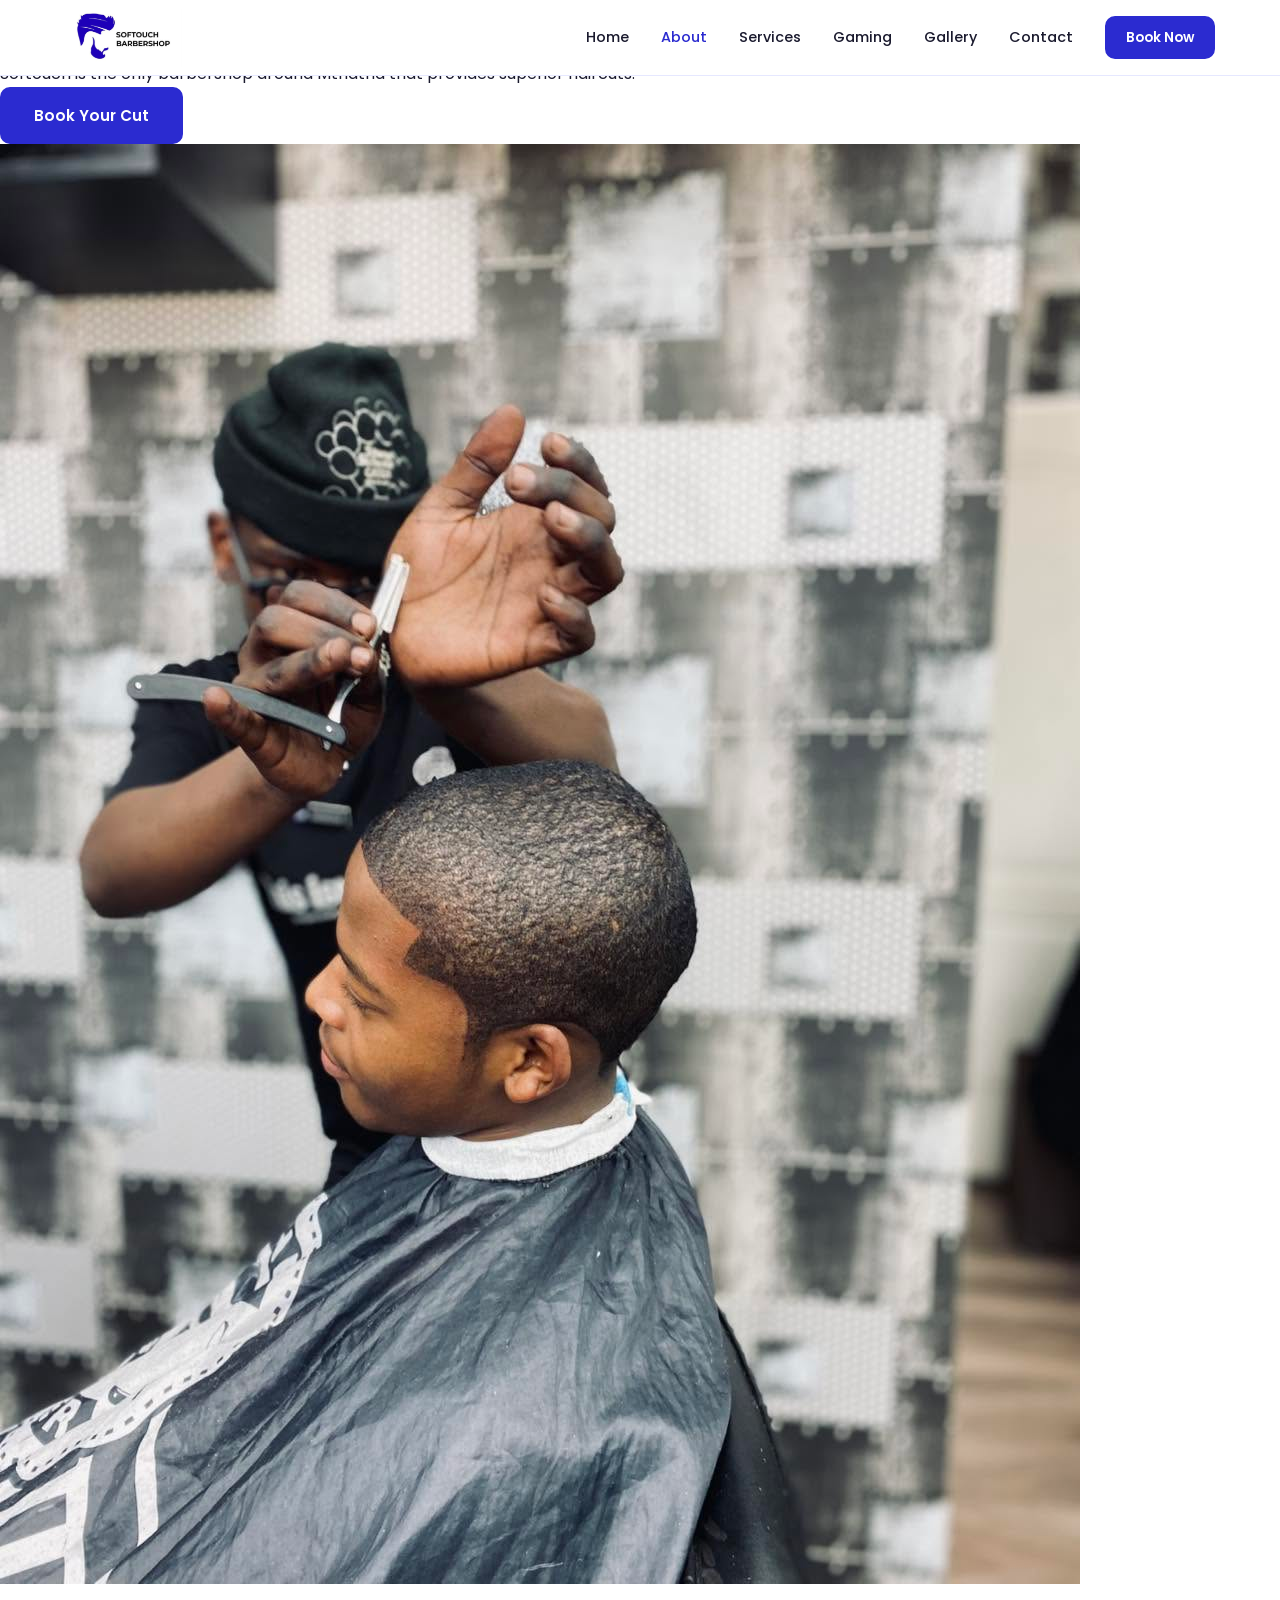
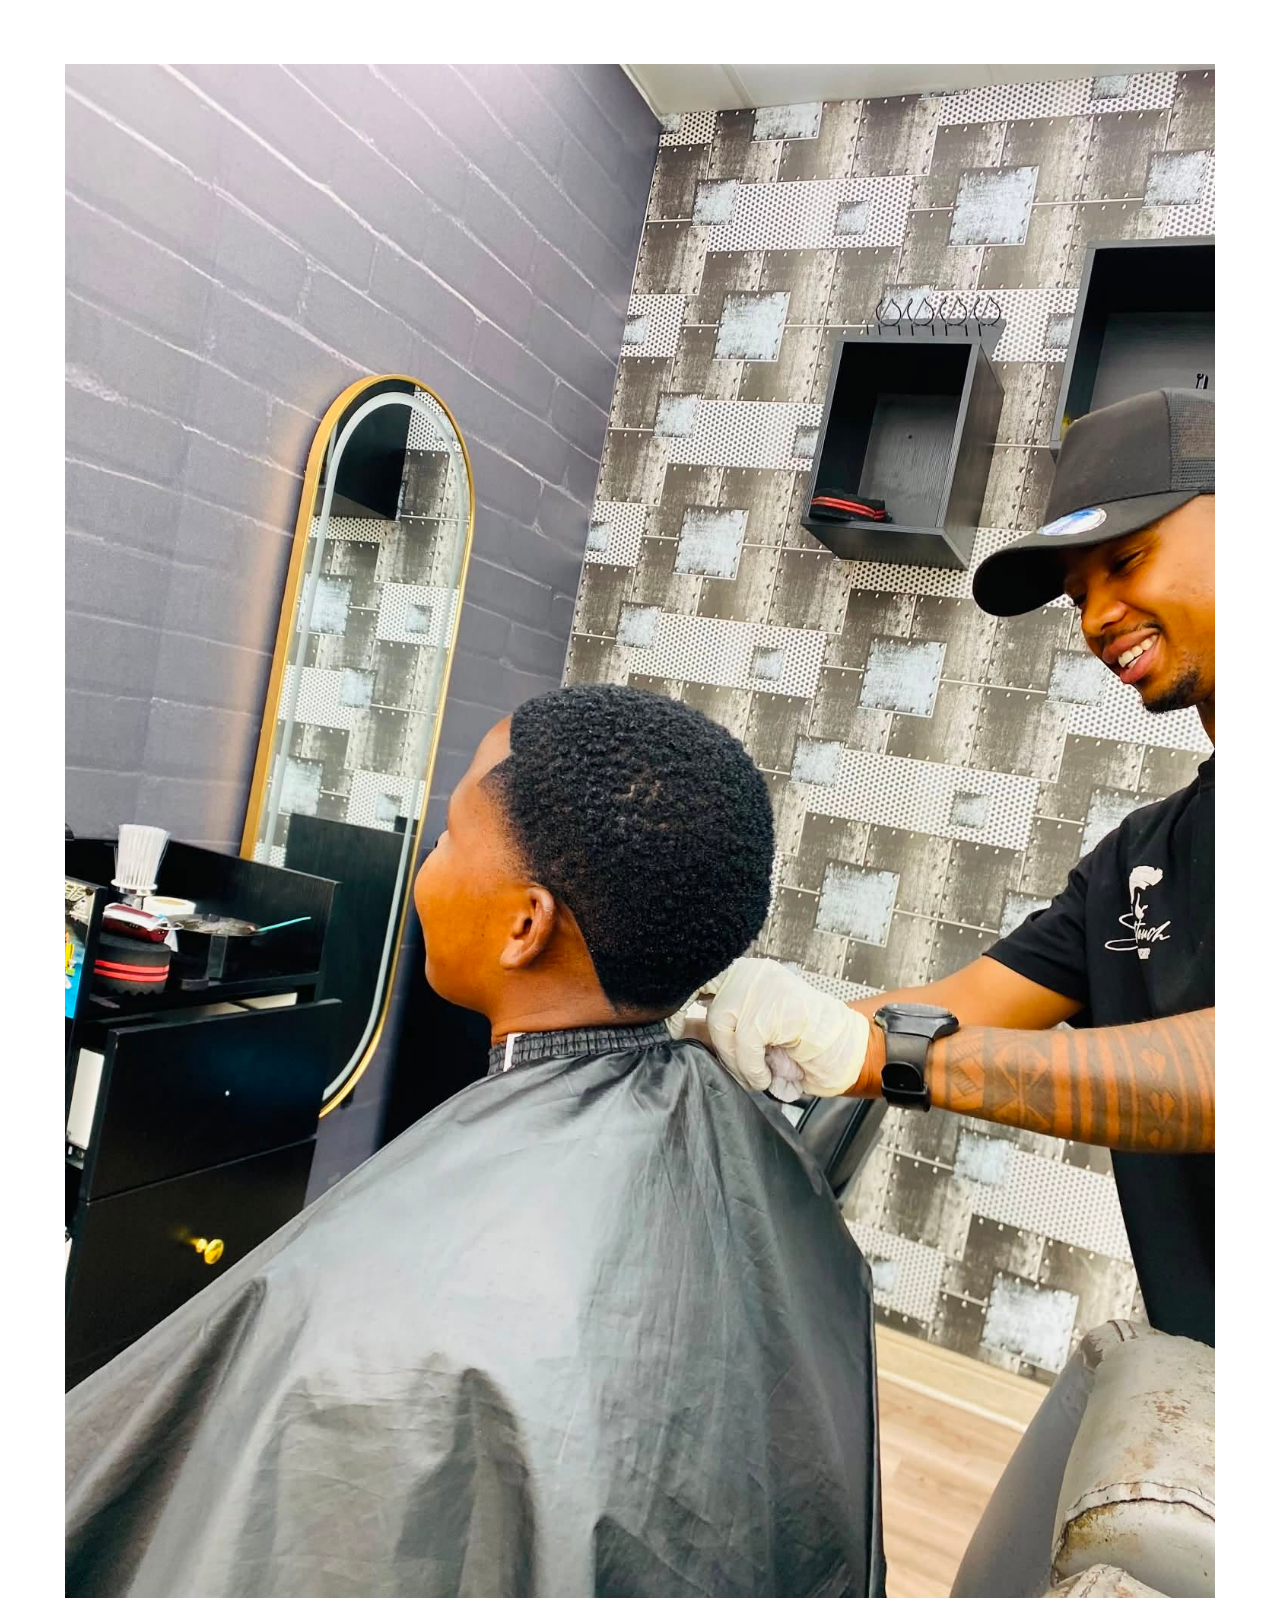
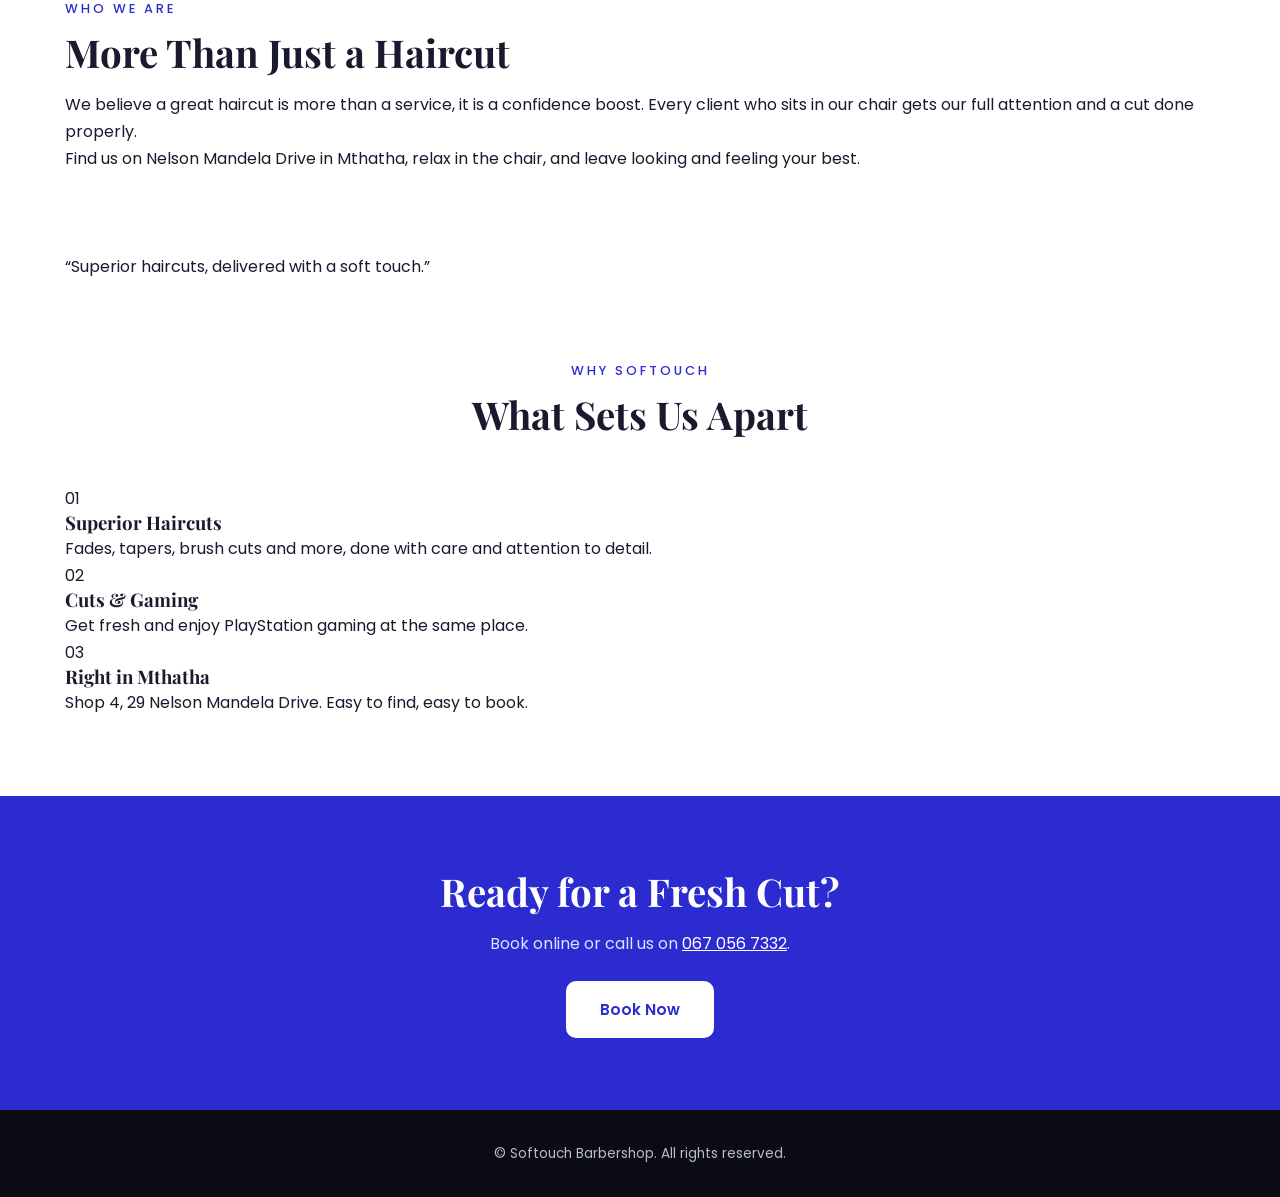
==== about.html @ 3c391d61 "added new images" ====
<!DOCTYPE html>
<html lang="en">
<head>
  <meta charset="UTF-8">
  <meta name="viewport" content="width=device-width, initial-scale=1.0">
  <title>About Us | Softouch Barbershop Mthatha</title>
  <meta name="description" content="About Softouch Barbershop, the only barbershop around Mthatha that provides superior haircuts.">
  <link rel="preconnect" href="https://fonts.googleapis.com">
  <link href="https://fonts.googleapis.com/css2?family=Playfair+Display:wght@600;700&family=Poppins:wght@300;400;500;600&display=swap" rel="stylesheet">
  <link rel="stylesheet" href="style.css">
</head>
<body>

  <header class="header" id="header">
    <div class="container nav-wrap">
      <a href="index.html" class="logo">
        <img src="images/logo.png" alt="Softouch Barbershop logo">
      </a>
      <nav class="nav" id="nav">
        <a href="index.html">Home</a>
        <a href="about.html" class="active">About</a>
        <a href="services.html">Services</a>
        <a href="gaming.html">Gaming</a>
        <a href="gallery.html">Gallery</a>
        <a href="contact.html">Contact</a>
        <a href="booking.html" class="btn btn-small">Book Now</a>
      </nav>
      <button class="menu-toggle" id="menuToggle" aria-label="Open menu">
        <span></span><span></span><span></span>
      </button>
    </div>
  </header>

  <main>

    <!-- 1. SPLIT OPENING: black text panel on the left, photo on the right -->
    <section class="about-hero">
      <div class="about-hero-text">
        <p class="eyebrow">Our Story</p>
        <h1>Crafted With a <span class="accent">Soft Touch</span></h1>
        <p>Softouch is the only barbershop around Mthatha that provides superior haircuts.</p>
        <a href="booking.html" class="btn">Book Your Cut</a>
      </div>
      <div class="about-hero-photo">
        <img src="images/employe.jpg" alt="Softouch barber at work">
      </div>
    </section>

    <!-- 2. STORY: photo with an offset blue frame, text beside it -->
    <section class="section about-story">
      <div class="container about-story-grid">
        <div class="about-frame">
          <img src="images/clientimage.jpg" alt="Happy Softouch client">
        </div>
        <div>
          <p class="eyebrow">Who We Are</p>
          <h2>More Than Just a Haircut</h2>
          <p>We believe a great haircut is more than a service, it is a confidence boost. Every client who sits in our chair gets our full attention and a cut done properly.</p>
          <p>Find us on Nelson Mandela Drive in Mthatha, relax in the chair, and leave looking and feeling your best.</p>
        </div>
      </div>
    </section>

    <!-- 3. QUOTE BAND: full-width black strip with one big line -->
    <section class="about-quote">
      <div class="container">
        <p>&ldquo;Superior haircuts, delivered with a soft touch.&rdquo;</p>
      </div>
    </section>

    <!-- 4. THREE NUMBERED FEATURES -->
    <section class="section about-features">
      <div class="container">
        <div class="section-head">
          <p class="eyebrow">Why Softouch</p>
          <h2>What Sets Us Apart</h2>
        </div>
        <div class="feature-grid">
          <div class="feature">
            <span class="feature-num">01</span>
            <h3>Superior Haircuts</h3>
            <p>Fades, tapers, brush cuts and more, done with care and attention to detail.</p>
          </div>
          <div class="feature">
            <span class="feature-num">02</span>
            <h3>Cuts &amp; Gaming</h3>
            <p>Get fresh and enjoy PlayStation gaming at the same place.</p>
          </div>
          <div class="feature">
            <span class="feature-num">03</span>
            <h3>Right in Mthatha</h3>
            <p>Shop 4, 29 Nelson Mandela Drive. Easy to find, easy to book.</p>
          </div>
        </div>
      </div>
    </section>

    <!-- 5. CALL TO ACTION (reuses the blue band from the home page) -->
    <section class="cta">
      <div class="container">
        <h2>Ready for a Fresh Cut?</h2>
        <p>Book online or call us on <a class="phone-link" href="tel:+27670567332">067 056 7332</a>.</p>
        <a href="booking.html" class="btn">Book Now</a>
      </div>
    </section>

  </main>

  <footer class="footer">
    <div class="container">
      <p>&copy; <span id="year"></span> Softouch Barbershop. All rights reserved.</p>
    </div>
  </footer>

  <script src="script.js"></script>
</body>
</html>
---- style.css ----
/* ============ COLOUR VARIABLES ============
   Blue, white and black, taken from the Softouch logo.
   Change a value here and the whole site updates. */
:root {
  --blue: #2b2bd0;          /* main blue (buttons, links, accents) */
  --blue-dark: #1d1da6;     /* darker blue for hover */
  --blue-bright: #6f7cff;   /* lighter blue, readable on black backgrounds */
  --black: #0b0b14;         /* main black */
  --black-soft: #15151f;    /* slightly lighter black for cards */
  --white: #ffffff;
  --off-white: #f4f5ff;     /* very light blue-white for cards */
  --text: #1a1a2e;          /* dark text on white sections */
  --muted: #5c5f77;         /* softer text on white sections */
  --muted-light: #b9bccf;   /* softer text on black sections */
  --radius: 10px;
}

/* ============ RESET ============ */
* { margin: 0; padding: 0; box-sizing: border-box; }
html { scroll-behavior: smooth; }

body {
  font-family: 'Poppins', sans-serif;
  background: var(--white);   /* the page is now WHITE by default */
  color: var(--text);
  line-height: 1.7;
}

img { max-width: 100%; display: block; }
a { text-decoration: none; color: inherit; }
ul { list-style: none; }

.container { width: 90%; max-width: 1150px; margin: 0 auto; }

/* ============ REUSABLE PIECES ============ */
h1, h2, h3 { font-family: 'Playfair Display', serif; line-height: 1.2; }
h2 { font-size: 2.4rem; margin-bottom: 1rem; }

.accent { color: var(--blue-bright); }

.eyebrow {
  color: var(--blue);
  text-transform: uppercase;
  letter-spacing: 3px;
  font-size: 0.8rem;
  font-weight: 500;
  margin-bottom: 0.6rem;
}

/* Buttons: solid blue with white text */
.btn {
  display: inline-block;
  background: var(--blue);
  color: var(--white);
  padding: 0.85rem 2rem;
  border: 2px solid var(--blue);
  border-radius: var(--radius);
  font-weight: 600;
  font-family: inherit;
  font-size: 0.95rem;
  cursor: pointer;
  transition: 0.3s;
}
.btn:hover { background: var(--blue-dark); border-color: var(--blue-dark); }

/* Outline button: blue border, fills blue on hover */
.btn-outline { background: transparent; color: var(--blue); }
.btn-outline:hover { background: var(--blue); color: var(--white); }

.btn-small { padding: 0.5rem 1.2rem; font-size: 0.85rem; }

.section { padding: 5rem 0; background: var(--white); }
.section-head { text-align: center; margin-bottom: 3rem; }
.center-btn { text-align: center; margin-top: 3rem; }

/* BLACK sections: dark background, white text, lighter blue accents */
.section-dark { background: var(--black); color: var(--white); }
.section-dark .eyebrow { color: var(--blue-bright); }
.section-dark p { color: var(--muted-light); }
.section-dark .btn-outline { color: var(--white); border-color: var(--white); }
.section-dark .btn-outline:hover { background: var(--white); color: var(--blue); }

/* ============ HEADER (white, to match the logo's white background) ============ */
.header {
  position: fixed;
  top: 0; left: 0;
  width: 100%;
  z-index: 100;
  background: var(--white);
  border-bottom: 1px solid #e6e8ff;
  transition: 0.3s;
}
.header.scrolled { box-shadow: 0 4px 20px rgba(0, 0, 0, 0.15); }

.nav-wrap { display: flex; justify-content: space-between; align-items: center; height: 75px; }

.logo img { 
  height: 58px; 
  margin-left: 0px;
  width: auto; 
}  /* the logo contains the shop name already */

.nav { display: flex; align-items: center; gap: 2rem; }
.nav a:not(.btn) { font-size: 0.9rem; font-weight: 500; color: var(--text); transition: 0.3s; }
.nav a:not(.btn):hover,
.nav a.active:not(.btn) { color: var(--blue); }

.menu-toggle { display: none; background: none; border: none; cursor: pointer; }
.menu-toggle span { display: block; width: 26px; height: 3px; background: var(--black); margin: 5px 0; transition: 0.3s; }

/* ============ HERO (black overlay, white text) ============ */
.hero {
  min-height: 100vh;
  display: flex;
  align-items: center;
  color: var(--white);
  background:
    linear-gradient(rgba(5, 5, 20, 0.75), rgba(5, 5, 20, 0.75)),
    url('images/hero.jpg') center/cover no-repeat,
    var(--black);
}
.hero-content { padding-top: 75px; }
.hero .eyebrow { color: var(--blue-bright); }
.hero h1 { font-size: clamp(2.8rem, 7vw, 5rem); margin-bottom: 1.2rem; }
.hero-text { max-width: 520px; color: var(--muted-light); margin-bottom: 2rem; font-size: 1.1rem; }
.hero-buttons { display: flex; gap: 1rem; flex-wrap: wrap; }
.hero .btn-outline { color: var(--white); border-color: var(--white); }
.hero .btn-outline:hover { background: var(--white); color: var(--blue); }

/* ============ PAGE BANNER (title strip on inner pages) ============ */
.page-banner {
  padding: calc(75px + 4rem) 0 4rem;   /* 75px = header height, so the title isn't covered */
  text-align: center;
  color: var(--white);
  background: linear-gradient(135deg, var(--black), #14146b);  /* black fading to deep blue */
}
.page-banner .eyebrow { color: var(--blue-bright); }
.page-banner h1 { font-size: clamp(2.2rem, 5vw, 3.5rem); }

/* ============ CALL TO ACTION BAND (blue) ============ */
.cta { background: var(--blue); color: var(--white); text-align: center; padding: 4.5rem 0; }
.cta p { color: #dfe2ff; margin-bottom: 1.5rem; }
.cta .phone-link { color: var(--white); text-decoration: underline; }
.cta .btn { background: var(--white); color: var(--blue); border-color: var(--white); }
.cta .btn:hover { background: var(--black); color: var(--white); border-color: var(--black); }

/* ============ ABOUT / GAMING two-column layout ============ */
.about-grid { display: grid; grid-template-columns: 1fr 1fr; gap: 4rem; align-items: center; }
.about-image img { width: 100%; height: 450px; object-fit: cover; border-radius: var(--radius); background: #e6e8ff; }
.about-text p { color: var(--muted); margin-bottom: 1rem; }
.section-dark .about-text p { color: var(--muted-light); }
.about-text .btn { margin-top: 1rem; }

/* ============ CARDS ============ */
.cards { display: grid; grid-template-columns: repeat(auto-fit, minmax(300px, 1fr)); gap: 1.5rem; }
.card {
  background: var(--off-white);
  padding: 2rem;
  border-radius: var(--radius);
  border: 1px solid #dfe2ff;
  transition: 0.3s;
}
.card:hover { transform: translateY(-6px); border-color: var(--blue); }
.card h3 { font-size: 1.4rem; margin-bottom: 0.5rem; }
.card p { color: var(--muted); font-size: 0.9rem; margin-bottom: 1rem; }
.price { color: var(--blue); font-size: 1.5rem; font-weight: 600; }

/* ============ GALLERY ============ */
.gallery { display: grid; grid-template-columns: repeat(auto-fit, minmax(260px, 1fr)); gap: 1rem; }

/* figure is the box around each photo + caption. overflow:hidden clips the zoom effect inside rounded corners */
.gallery figure { position: relative; overflow: hidden; border-radius: var(--radius); background: #e6e8ff; }

.gallery img { width: 100%; height: 320px; object-fit: cover; transition: 0.4s; }
.gallery figure:hover img { transform: scale(1.06); }

/* Caption sits on the bottom of the photo with a black fade behind it so the white text is readable */
.gallery figcaption {
  position: absolute;
  bottom: 0; left: 0;
  width: 100%;
  padding: 2rem 1rem 0.8rem;
  color: var(--white);
  font-weight: 500;
  font-size: 0.9rem;
  background: linear-gradient(transparent, rgba(5, 5, 20, 0.85));
}

/* ============ BOOKING FORM ============ */
.booking-wrap { max-width: 800px; }
.form-row { display: grid; grid-template-columns: 1fr 1fr; gap: 1.5rem; margin-bottom: 1.5rem; }
.field label { display: block; margin-bottom: 0.4rem; font-size: 0.85rem; color: var(--muted); }
.field input, .field select {
  width: 100%;
  padding: 0.8rem 1rem;
  background: var(--off-white);
  color: var(--text);
  border: 1px solid #cfd3f5;
  border-radius: var(--radius);
  font-family: inherit;
  font-size: 0.95rem;
}
.field input:focus, .field select:focus { outline: none; border-color: var(--blue); }
.field.invalid input, .field.invalid select { border-color: #d63a3a; }
.error { color: #d63a3a; font-size: 0.78rem; display: block; min-height: 1.2em; }
.form-success { margin-top: 1rem; color: var(--blue); font-weight: 500; }

/* ============ CONTACT ============ */
.contact-grid { display: grid; grid-template-columns: 1fr 1fr; gap: 4rem; }
.contact-grid p { color: var(--muted); margin-bottom: 0.5rem; }
.contact-grid h3 { margin-bottom: 1rem; font-size: 1.6rem; }
.phone-link { color: var(--blue); }
.phone-link:hover { text-decoration: underline; }
.hours li { display: flex; justify-content: space-between; padding: 0.7rem 0; border-bottom: 1px solid #e0e3ff; color: var(--muted); }

/* ============ FOOTER (black) ============ */
.footer { text-align: center; padding: 2rem 0; background: var(--black); color: var(--muted-light); font-size: 0.85rem; }

/* ============ RESPONSIVE (tablets and phones) ============ */
@media (max-width: 800px) {
  .menu-toggle { display: block; }

  .nav {
    position: absolute;
    top: 75px; left: 0;
    width: 100%;
    flex-direction: column;
    background: var(--white);
    padding: 2rem 0;
    display: none;
    border-bottom: 1px solid #e6e8ff;
  }
  .nav.open { display: flex; }

  .about-grid, .contact-grid, .form-row { grid-template-columns: 1fr; }
  .about-grid { gap: 2rem; }
  .section { padding: 3.5rem 0; }
}
/* ============ LIGHTBOX (gallery photo viewer) ============ */
.gallery figure { cursor: pointer; }   /* shows the hand cursor over photos */

.lightbox {
  position: fixed;
  inset: 0;                            /* shorthand for top/right/bottom/left = 0, covers the whole screen */
  background: rgba(5, 5, 20, 0.92);
  display: none;                       /* hidden until JS adds the "open" class */
  align-items: center;
  justify-content: center;
  z-index: 300;                        /* above the header (z-index 100) */
}
.lightbox.open { display: flex; }

.lightbox img { max-width: 85%; max-height: 85vh; border-radius: var(--radius); }

.lightbox button {
  position: absolute;
  background: none;
  border: none;
  color: var(--white);
  font-size: 2rem;
  cursor: pointer;
  padding: 1rem;
}
.lightbox-close { top: 1rem; right: 1.5rem; font-size: 2.5rem !important; }
.lightbox-prev { left: 0.5rem; top: 50%; transform: translateY(-50%); }
.lightbox-next { right: 0.5rem; top: 50%; transform: translateY(-50%); }
.lightbox button:hover { color: var(--blue-bright); }
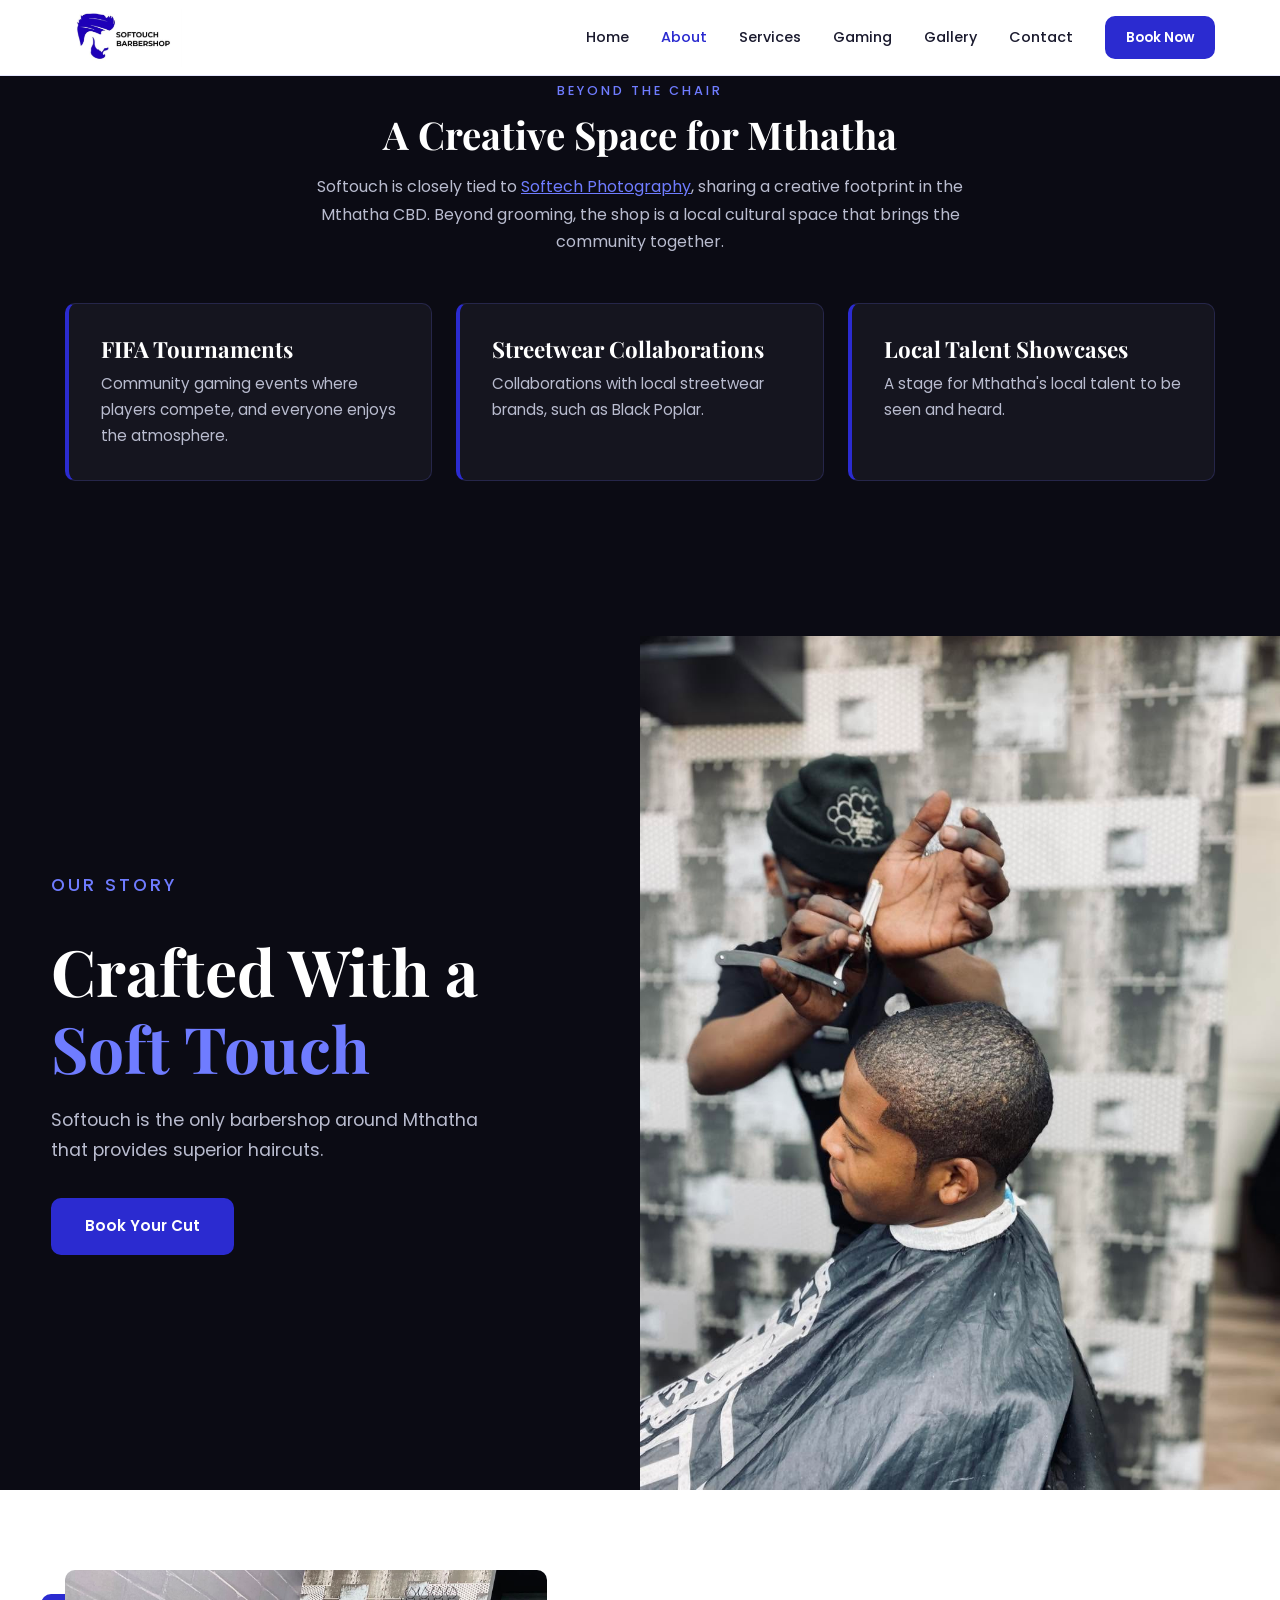
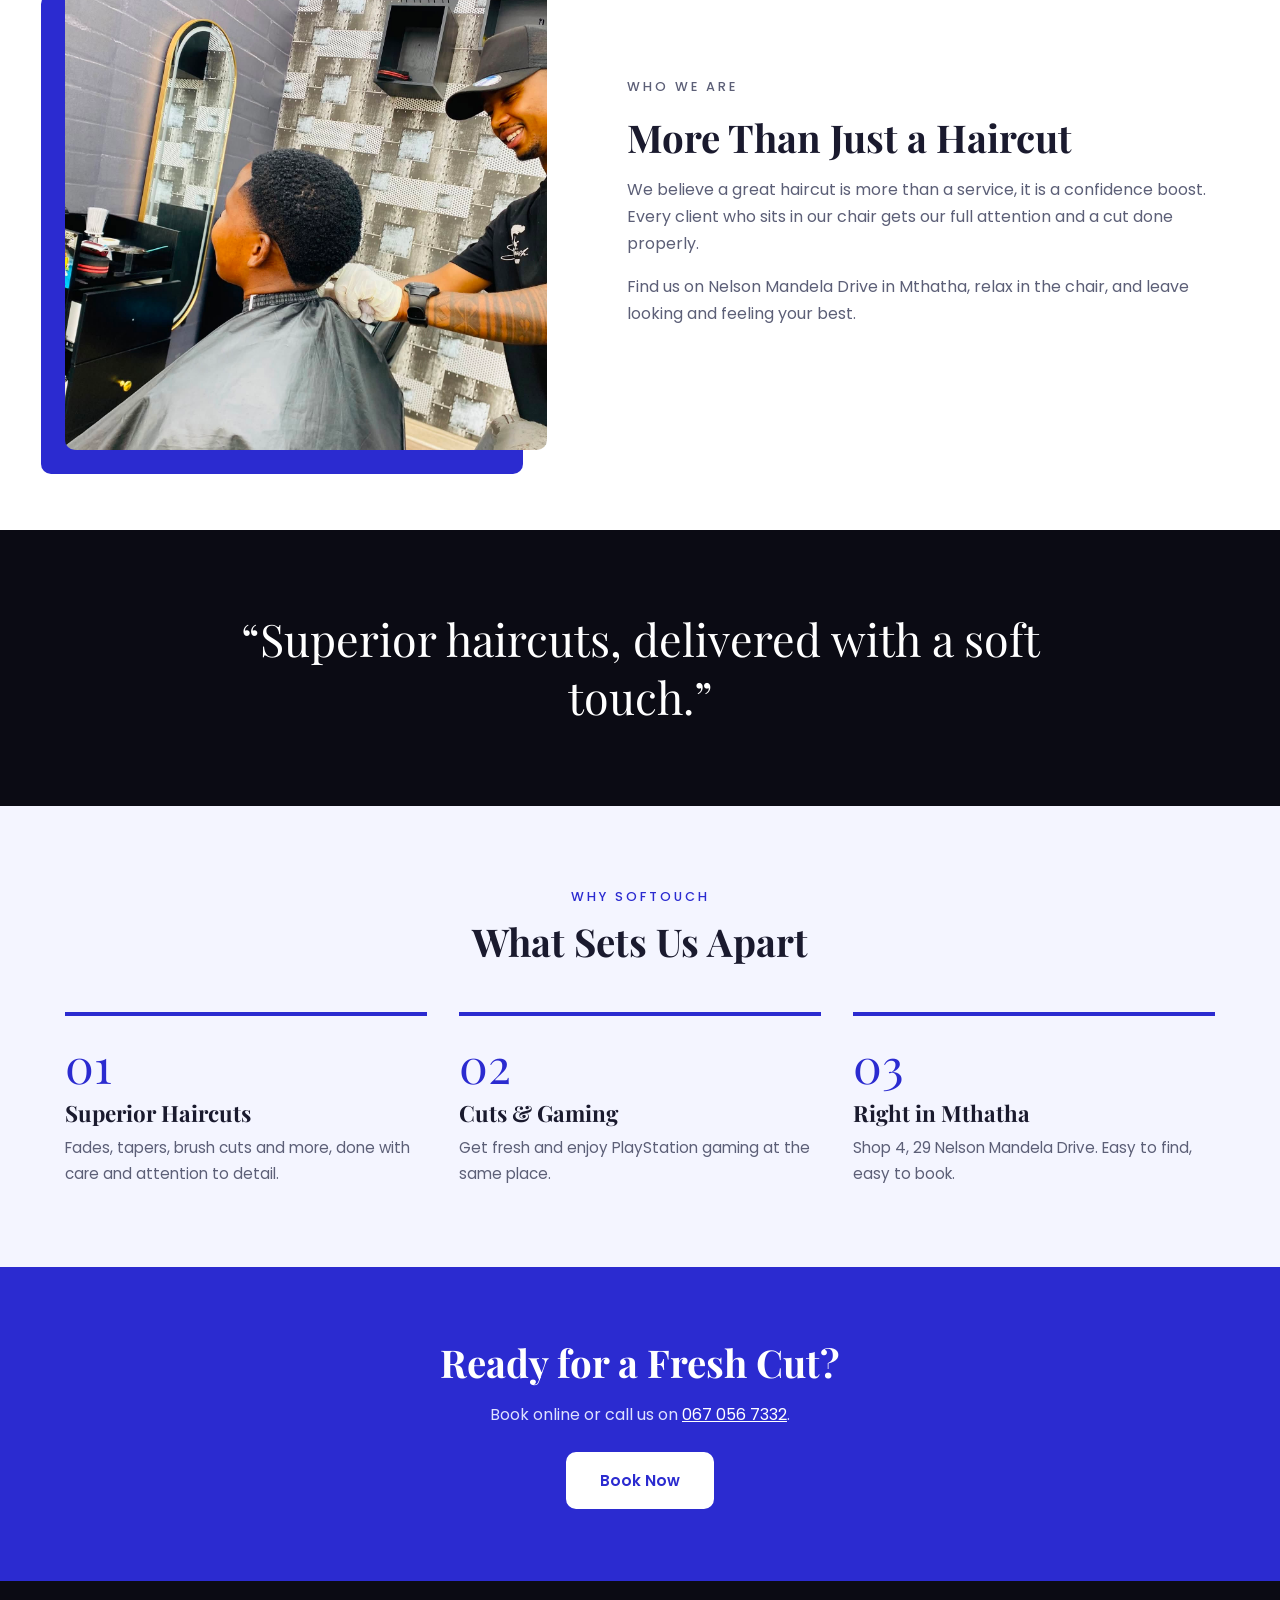
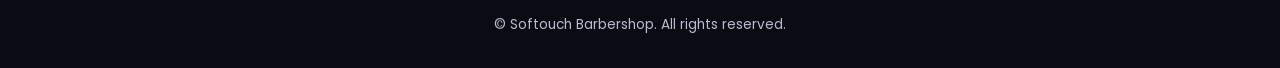
==== commit 250f3356: "enhanced about us page" ====
--- a/about.html
+++ b/about.html
@@ -32,6 +32,37 @@
   </header>
 
   <main>
+        <!-- 4b. COMMUNITY & CULTURE (black section) -->
+    <section class="section section-dark about-community">
+      <div class="container">
+        <div class="section-head reveal">
+          <p class="eyebrow">Beyond the Chair</p>
+          <h2>A Creative Space for Mthatha</h2>
+          <!-- target="_blank" opens the other site in a new tab.
+               rel="noopener" is a safety setting for links that open new tabs. -->
+          <p class="community-intro">
+            Softouch is closely tied to
+            <a href="https://www.softechphotography.com/" target="_blank" rel="noopener">Softech Photography</a>,
+            sharing a creative footprint in the Mthatha CBD. Beyond grooming, the shop is a local cultural space
+            that brings the community together.
+          </p>
+        </div>
+        <div class="community-grid">
+          <div class="community-card reveal" style="--delay: 0s">
+            <h3>FIFA Tournaments</h3>
+            <p>Community gaming events where players compete, and everyone enjoys the atmosphere.</p>
+          </div>
+          <div class="community-card reveal" style="--delay: 0.15s">
+            <h3>Streetwear Collaborations</h3>
+            <p>Collaborations with local streetwear brands, such as Black Poplar.</p>
+          </div>
+          <div class="community-card reveal" style="--delay: 0.3s">
+            <h3>Local Talent Showcases</h3>
+            <p>A stage for Mthatha's local talent to be seen and heard.</p>
+          </div>
+        </div>
+      </div>
+    </section>
 
     <!-- 1. SPLIT OPENING: black text panel on the left, photo on the right -->
     <section class="about-hero">
--- a/style.css
+++ b/style.css
@@ -116,7 +116,7 @@
   color: var(--white);
   background:
     linear-gradient(rgba(5, 5, 20, 0.75), rgba(5, 5, 20, 0.75)),
-    url('images/hero.jpg') center/cover no-repeat,
+    url('./images/services.jpg') center/cover no-repeat,
     var(--black);
 }
 .hero-content { padding-top: 75px; }
@@ -144,13 +144,87 @@
 .cta .btn { background: var(--white); color: var(--blue); border-color: var(--white); }
 .cta .btn:hover { background: var(--black); color: var(--white); border-color: var(--black); }
 
-/* ============ ABOUT / GAMING two-column layout ============ */
-.about-grid { display: grid; grid-template-columns: 1fr 1fr; gap: 4rem; align-items: center; }
-.about-image img { width: 100%; height: 450px; object-fit: cover; border-radius: var(--radius); background: #e6e8ff; }
-.about-text p { color: var(--muted); margin-bottom: 1rem; }
-.section-dark .about-text p { color: var(--muted-light); }
-.about-text .btn { margin-top: 1rem; }
-
+/* ============ ABOUT PAGE ============ */
+
+/* 1. Split opening: two equal halves side by side */
+.about-hero {
+  display: grid;
+  grid-template-columns: 1fr 1fr;
+  min-height: 90vh;
+  padding-top: 75px;               /* room for the fixed header */
+  background: var(--black);
+  color: var(--white);
+}
+.about-hero-text {
+  display: flex;
+  flex-direction: column;          /* stack the items vertically */
+  justify-content: center;         /* center them top-to-bottom */
+  padding: 4rem 8%;
+}
+.about-hero-text .eyebrow { color: var(--blue-bright); }
+.about-hero-text h1 { font-size: clamp(2.4rem, 5vw, 4rem); margin-bottom: 1.2rem; }
+.about-hero-text p { color: var(--muted-light); margin-bottom: 2rem; font-size: 1.1rem; max-width: 460px; }
+.about-hero-text .btn { align-self: flex-start; }   /* keep the button its own width */
+.about-hero-photo img { width: 100%; height: 100%; object-fit: cover; background: #14146b; }
+
+/* 2. Story: the blue frame is a pseudo-element placed behind the photo */
+.about-story-grid { display: grid; grid-template-columns: 0.9fr 1.1fr; gap: 5rem; align-items: center; }
+.about-frame { position: relative; }
+.about-frame::before {
+  content: "";
+  position: absolute;
+  top: 24px; left: -24px;          /* offset the blue block down-left */
+  width: 100%; height: 100%;
+  background: var(--blue);
+  border-radius: var(--radius);
+  z-index: 0;
+}
+.about-frame img {
+  position: relative;              /* lets z-index put the photo above the blue block */
+  z-index: 1;
+  width: 100%;
+  height: 480px;
+  object-fit: cover;
+  border-radius: var(--radius);
+  background: #e6e8ff;
+}
+.about-story p { color: var(--muted); margin-bottom: 1rem; }
+
+/* 3. Quote band */
+.about-quote { background: var(--black); padding: 5rem 0; text-align: center; }
+.about-quote p {
+  font-family: 'Playfair Display', serif;
+  font-size: clamp(1.6rem, 4vw, 2.8rem);
+  color: var(--white);
+  max-width: 800px;
+  margin: 0 auto;
+  line-height: 1.3;
+}
+
+/* 4. Numbered features */
+.about-features { background: var(--off-white); }
+.feature-grid { display: grid; grid-template-columns: repeat(3, 1fr); gap: 2rem; }
+.feature { border-top: 4px solid var(--blue); padding-top: 1.5rem; }
+.feature-num {
+  display: block;
+  font-family: 'Playfair Display', serif;
+  font-size: 3rem;
+  color: var(--blue);
+  line-height: 1;
+  margin-bottom: 0.8rem;
+}
+.feature h3 { font-size: 1.4rem; margin-bottom: 0.5rem; }
+.feature p { color: var(--muted); font-size: 0.95rem; }
+
+/* About page on tablets and phones: stack everything */
+@media (max-width: 800px) {
+  .about-hero { grid-template-columns: 1fr; min-height: auto; }
+  .about-hero-text { padding: 3rem 6%; }
+  .about-hero-photo img { height: 320px; }
+  .about-story-grid, .feature-grid { grid-template-columns: 1fr; gap: 2.5rem; }
+  .about-frame { margin-left: 24px; }   /* makes space for the offset blue frame */
+  .about-frame img { height: 340px; }
+}
 /* ============ CARDS ============ */
 .cards { display: grid; grid-template-columns: repeat(auto-fit, minmax(300px, 1fr)); gap: 1.5rem; }
 .card {
@@ -164,6 +238,27 @@
 .card h3 { font-size: 1.4rem; margin-bottom: 0.5rem; }
 .card p { color: var(--muted); font-size: 0.9rem; margin-bottom: 1rem; }
 .price { color: var(--blue); font-size: 1.5rem; font-weight: 600; }
+/* ============ ABOUT: COMMUNITY & CULTURE ============ */
+.community-intro { max-width: 700px; margin: 0 auto; }   /* centers the intro paragraph */
+.community-intro a { color: var(--blue-bright); text-decoration: underline; }
+.community-intro a:hover { color: var(--white); }
+
+.community-grid { display: grid; grid-template-columns: repeat(3, 1fr); gap: 1.5rem; }
+.community-card {
+  background: var(--black-soft);
+  border: 1px solid #26264a;
+  border-left: 4px solid var(--blue);          /* blue accent stripe on the left */
+  border-radius: var(--radius);
+  padding: 2rem;
+  transition: transform 0.3s ease, border-color 0.3s ease;
+}
+.community-card:hover { transform: translateY(-8px); border-color: var(--blue-bright); }
+.community-card h3 { color: var(--white); font-size: 1.4rem; margin-bottom: 0.5rem; }
+.community-card p { color: var(--muted-light); font-size: 0.95rem; margin: 0; }
+
+@media (max-width: 800px) {
+  .community-grid { grid-template-columns: 1fr; }   /* stack the cards on phones */
+}
 
 /* ============ GALLERY ============ */
 .gallery { display: grid; grid-template-columns: repeat(auto-fit, minmax(260px, 1fr)); gap: 1rem; }
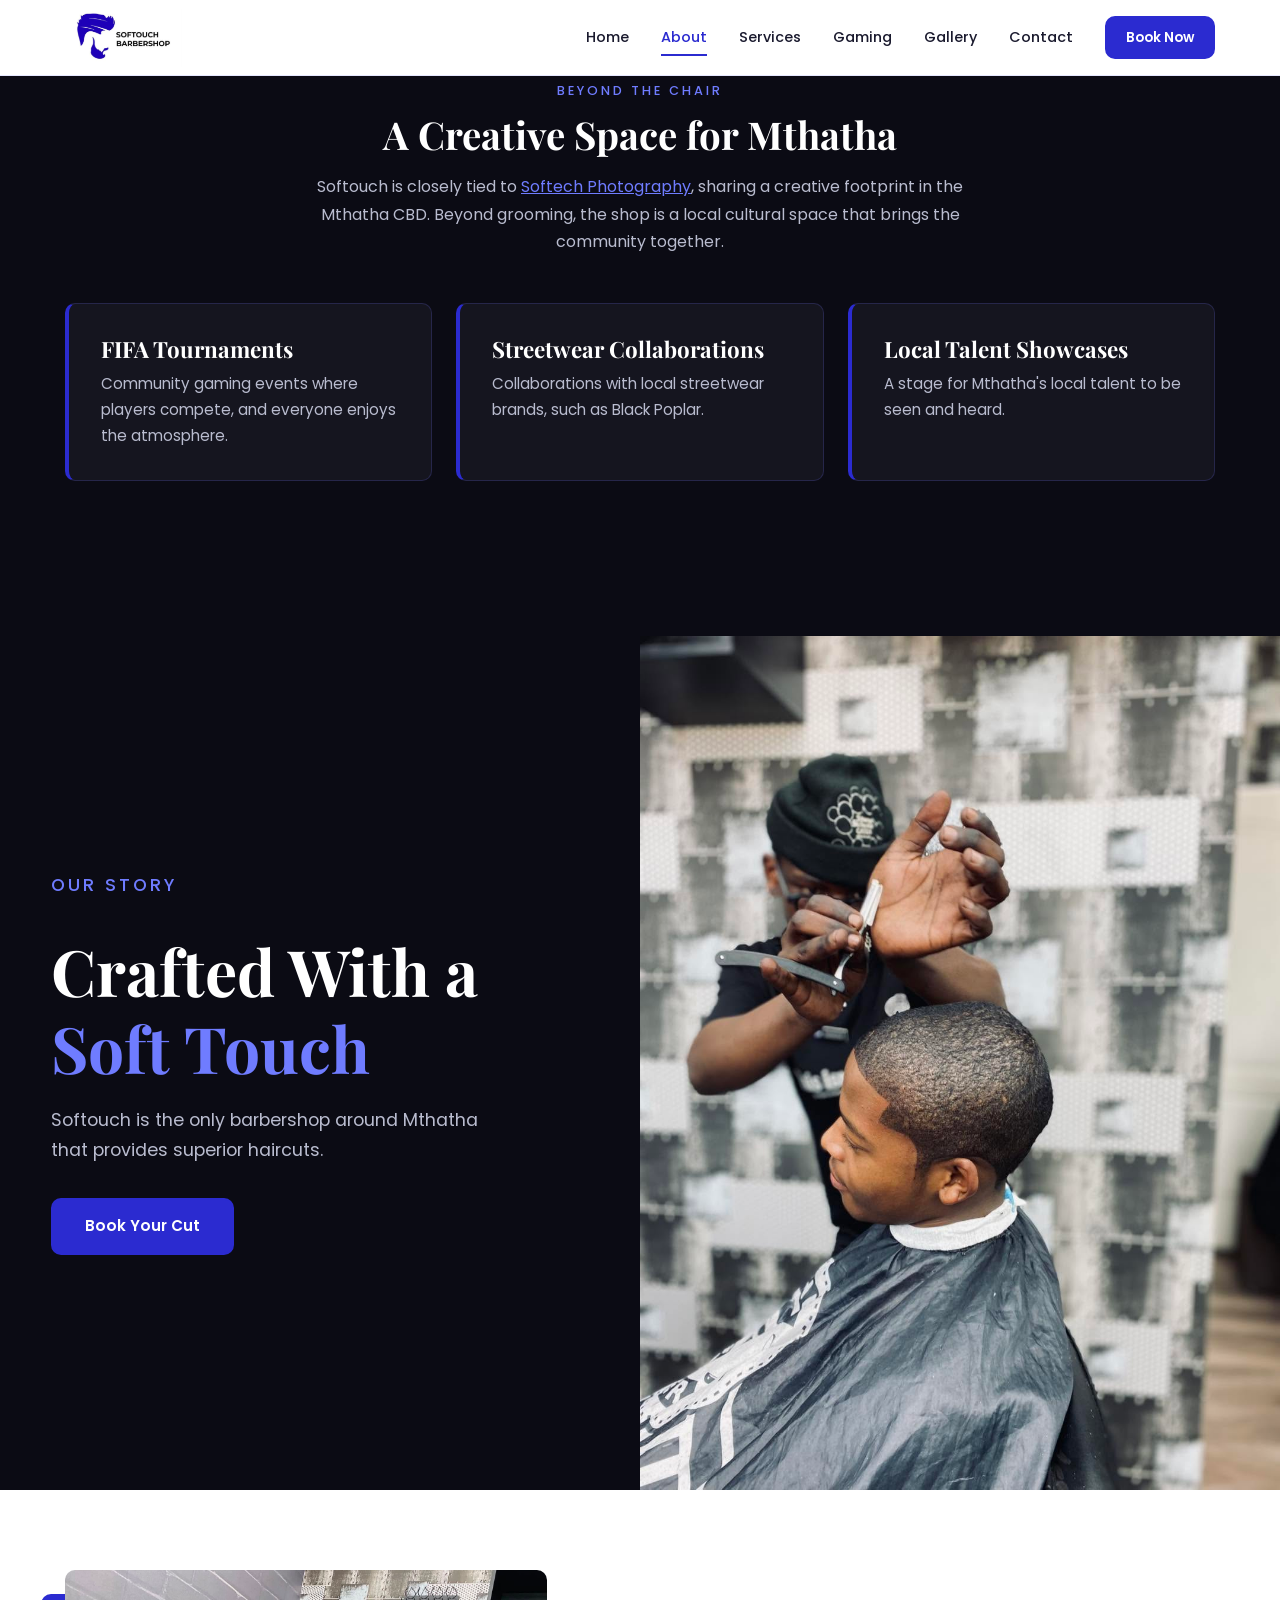
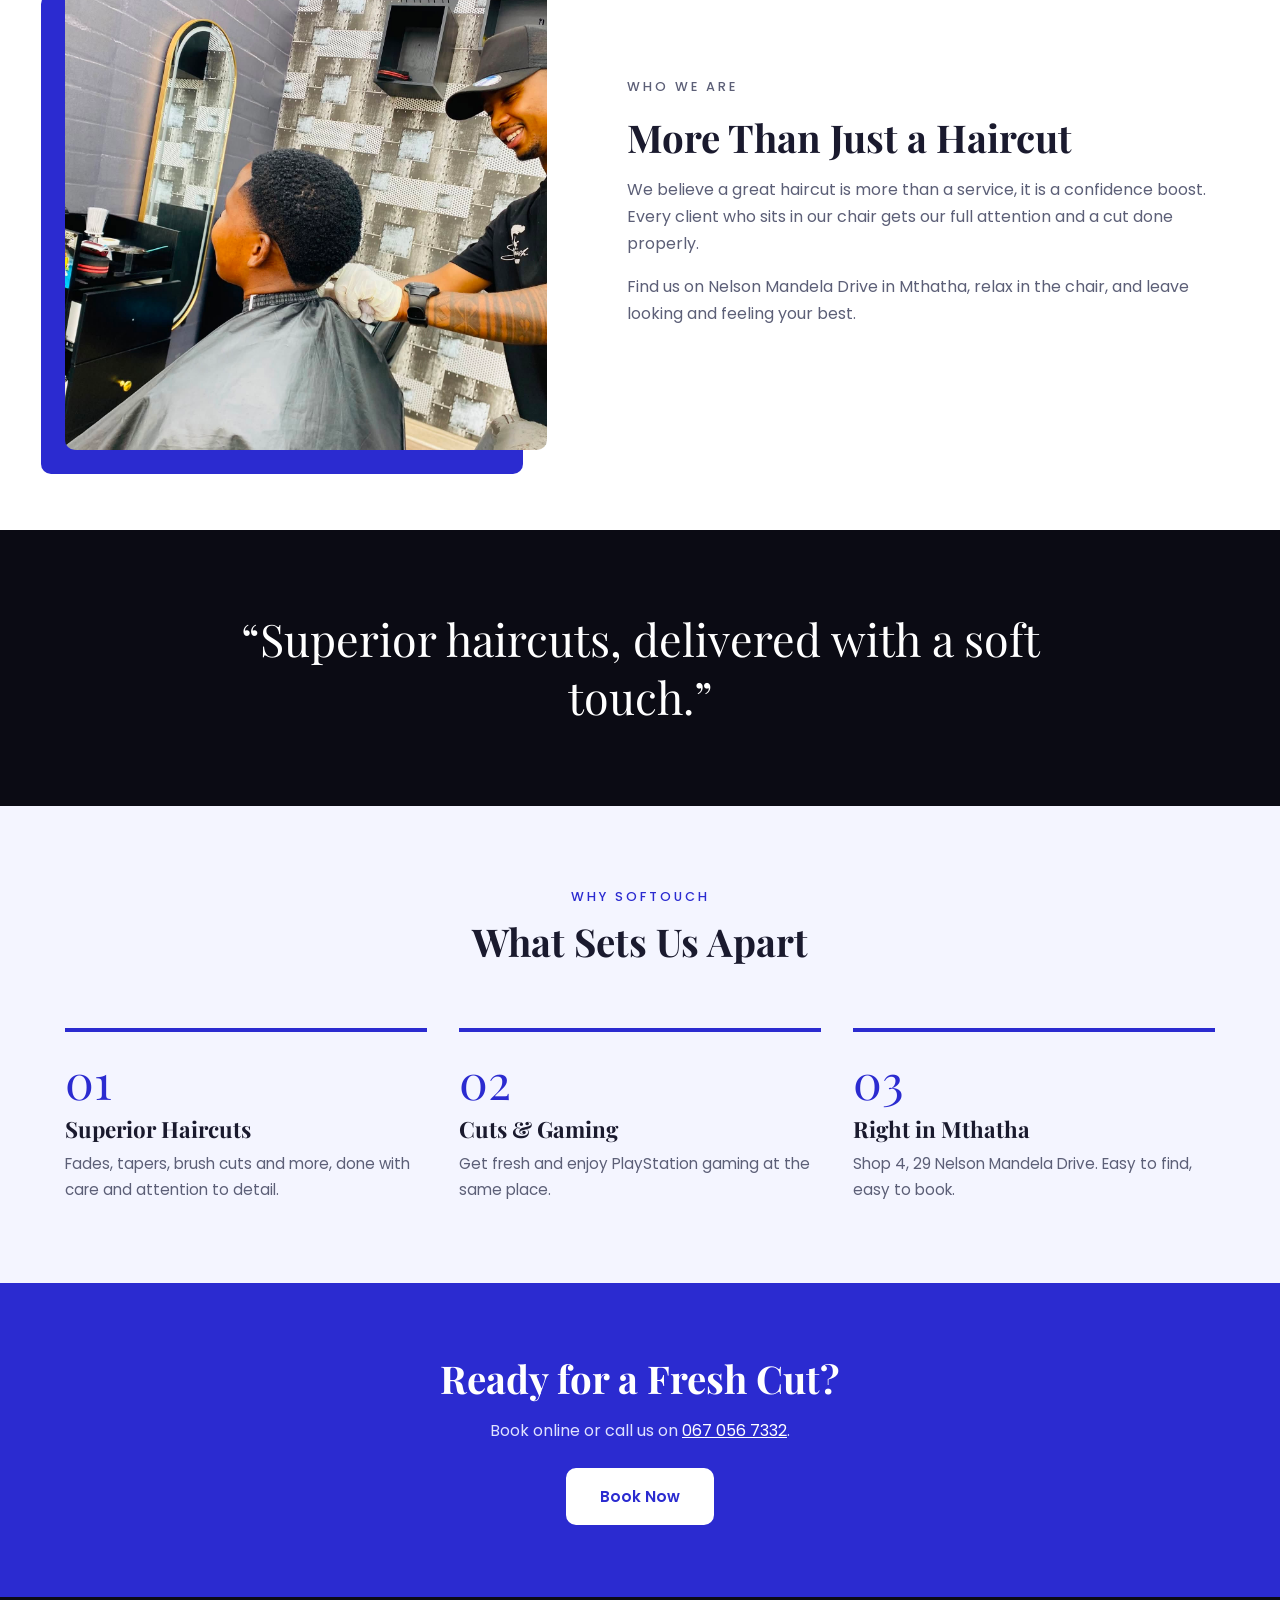
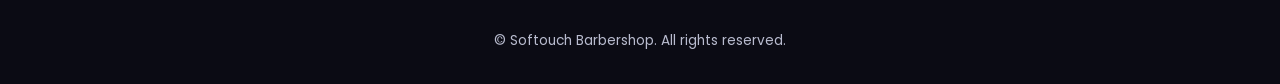
==== commit b6063e14: "edited home page" ====
--- a/about.html
+++ b/about.html
@@ -1,4 +1,4 @@
-<!DOCTYPE html>
+ <!DOCTYPE html>
 <html lang="en">
 <head>
   <meta charset="UTF-8">
--- a/style.css
+++ b/style.css
@@ -16,8 +16,14 @@
 }
 
 /* ============ RESET ============ */
-* { margin: 0; padding: 0; box-sizing: border-box; }
-html { scroll-behavior: smooth; }
+* { margin: 0;
+   padding: 0;
+    box-sizing: border-box;
+}
+
+html {
+   scroll-behavior: smooth;
+}
 
 body {
   font-family: 'Poppins', sans-serif;
@@ -26,11 +32,22 @@
   line-height: 1.7;
 }
 
-img { max-width: 100%; display: block; }
-a { text-decoration: none; color: inherit; }
-ul { list-style: none; }
-
-.container { width: 90%; max-width: 1150px; margin: 0 auto; }
+img {
+   max-width: 100%; 
+   display: block;
+}
+a { text-decoration: none;
+   color: inherit;
+}
+ul {
+   list-style: none;
+}
+
+.container {
+  width: 90%;
+  max-width: 1150px;
+  margin: 0 auto; 
+}
 
 /* ============ REUSABLE PIECES ============ */
 h1, h2, h3 { font-family: 'Playfair Display', serif; line-height: 1.2; }
@@ -61,7 +78,10 @@
   cursor: pointer;
   transition: 0.3s;
 }
-.btn:hover { background: var(--blue-dark); border-color: var(--blue-dark); }
+.btn:hover { 
+  background: var(--blue-dark); 
+  border-color: var(--blue-dark);
+}
 
 /* Outline button: blue border, fills blue on hover */
 .btn-outline { background: transparent; color: var(--blue); }
@@ -92,7 +112,12 @@
 }
 .header.scrolled { box-shadow: 0 4px 20px rgba(0, 0, 0, 0.15); }
 
-.nav-wrap { display: flex; justify-content: space-between; align-items: center; height: 75px; }
+.nav-wrap { 
+  display: flex;
+ justify-content: space-between; 
+ align-items: center; 
+ height: 75px;
+}
 
 .logo img { 
   height: 58px; 
@@ -100,13 +125,62 @@
   width: auto; 
 }  /* the logo contains the shop name already */
 
-.nav { display: flex; align-items: center; gap: 2rem; }
-.nav a:not(.btn) { font-size: 0.9rem; font-weight: 500; color: var(--text); transition: 0.3s; }
+.nav {
+  display: flex; 
+  align-items: center;
+  gap: 2rem; 
+}
+.nav a:not(.btn) {
+  font-size: 0.9rem;
+  font-weight: 500;
+  color: var(--text);
+  transition: 0.2s; }
 .nav a:not(.btn):hover,
 .nav a.active:not(.btn) { color: var(--blue); }
-
-.menu-toggle { display: none; background: none; border: none; cursor: pointer; }
-.menu-toggle span { display: block; width: 26px; height: 3px; background: var(--black); margin: 5px 0; transition: 0.3s; }
+/* ============ NAV: BLUE LINE ON HOVER ============ */
+
+/* Each normal nav link (not the "Book Now" button) gets an invisible line under it */
+.nav a:not(.btn) {
+  position: relative;              /* lets the line be positioned inside the link */
+  padding: 0.4rem 0;               /* space between the text and the line */
+}
+
+.nav a:not(.btn)::after {
+  content: "";                     /* a pseudo-element needs content to appear */
+  position: absolute;
+  left: 0;
+  bottom: 0;                       /* sits along the bottom edge of the link */
+  width: 100%;
+  height: 2px;                     /* line thickness */
+  background: var(--blue);
+  transform: scaleX(0);            /* squashed to zero width, so invisible */
+  transform-origin: left;          /* the line grows from the left side */
+  transition: transform 0.3s ease; /* animates the growing */
+}
+
+/* On hover, and for the page you're currently on, stretch the line to full width */
+.nav a:not(.btn):hover::after,
+.nav a.active:not(.btn)::after {
+  transform: scaleX(1);
+}
+
+/* On phones the links are stacked, so center them to keep the line only under the text */
+@media (max-width: 800px) {
+  .nav { align-items: center; }
+  .nav a:not(.btn) { padding: 0.6rem 0; }
+}
+
+.menu-toggle { 
+  display: none;
+  background: none;
+  border: none;
+   cursor: pointer;
+}
+.menu-toggle span { 
+  display: block;
+  width: 26px;
+  height: 3px; 
+  background: var(--black); margin: 5px 0; transition: 0.3s; }
 
 /* ============ HERO (black overlay, white text) ============ */
 .hero {
@@ -143,6 +217,60 @@
 .cta .phone-link { color: var(--white); text-decoration: underline; }
 .cta .btn { background: var(--white); color: var(--blue); border-color: var(--white); }
 .cta .btn:hover { background: var(--black); color: var(--white); border-color: var(--black); }
+
+/* ============ HOME PAGE ANIMATIONS ============ */
+
+/* Hero text: each item slides up in turn.
+   "both" holds the hidden start state during the delay. */
+@keyframes heroUp {
+  from { opacity: 0; transform: translateY(40px); }
+  to   { opacity: 1; transform: translateY(0); }
+}
+.hero-content > * { animation: heroUp 0.9s ease both; }
+.hero-content > :nth-child(1) { animation-delay: 0.2s; }   /* eyebrow */
+.hero-content > :nth-child(2) { animation-delay: 0.4s; }   /* heading */
+.hero-content > :nth-child(3) { animation-delay: 0.6s; }   /* paragraph */
+.hero-content > :nth-child(4) { animation-delay: 0.8s; }   /* buttons */
+
+/* Shimmer: the blue gradient slides across the word "Smooth." */
+@keyframes shimmer { to { background-position: 200% center; } }
+.hero h1 .accent {
+  background: linear-gradient(90deg, var(--blue-bright), var(--white), var(--blue-bright));
+  background-size: 200% auto;
+  -webkit-background-clip: text;          /* clips the gradient to the letter shapes */
+  background-clip: text;
+  -webkit-text-fill-color: transparent;   /* makes the text itself see-through so the gradient shows */
+  animation: shimmer 4s linear infinite;
+}
+
+/* Bouncing scroll arrow at the bottom of the hero */
+.hero { position: relative; }             /* so the arrow can be placed inside it */
+.scroll-down {
+  position: absolute;
+  bottom: 1.5rem;
+  left: 50%;
+  margin-left: -1rem;                     /* half of the arrow's width, to center it */
+  color: var(--white);
+  font-size: 2.2rem;
+  line-height: 1;
+  opacity: 0.8;
+  animation: bounce 1.8s ease-in-out infinite;
+}
+@keyframes bounce {
+  0%, 100% { transform: translateY(0); }
+  50%      { transform: translateY(12px); }
+}
+
+/* Button lift on hover (all buttons on the site) */
+.btn { transition: transform 0.3s ease, background 0.3s ease, color 0.3s ease, border-color 0.3s ease; }
+.btn:hover { transform: translateY(-3px); }
+
+/* Gaming photo zooms slightly when hovered (the box clips it) */
+.about-image { overflow: hidden; border-radius: var(--radius); }
+.about-image img { transition: transform 0.6s ease; }
+.about-image:hover img { transform: scale(1.05); }
+
+.section-head { overflow: hidden; }
 
 /* ============ ABOUT PAGE ============ */
 
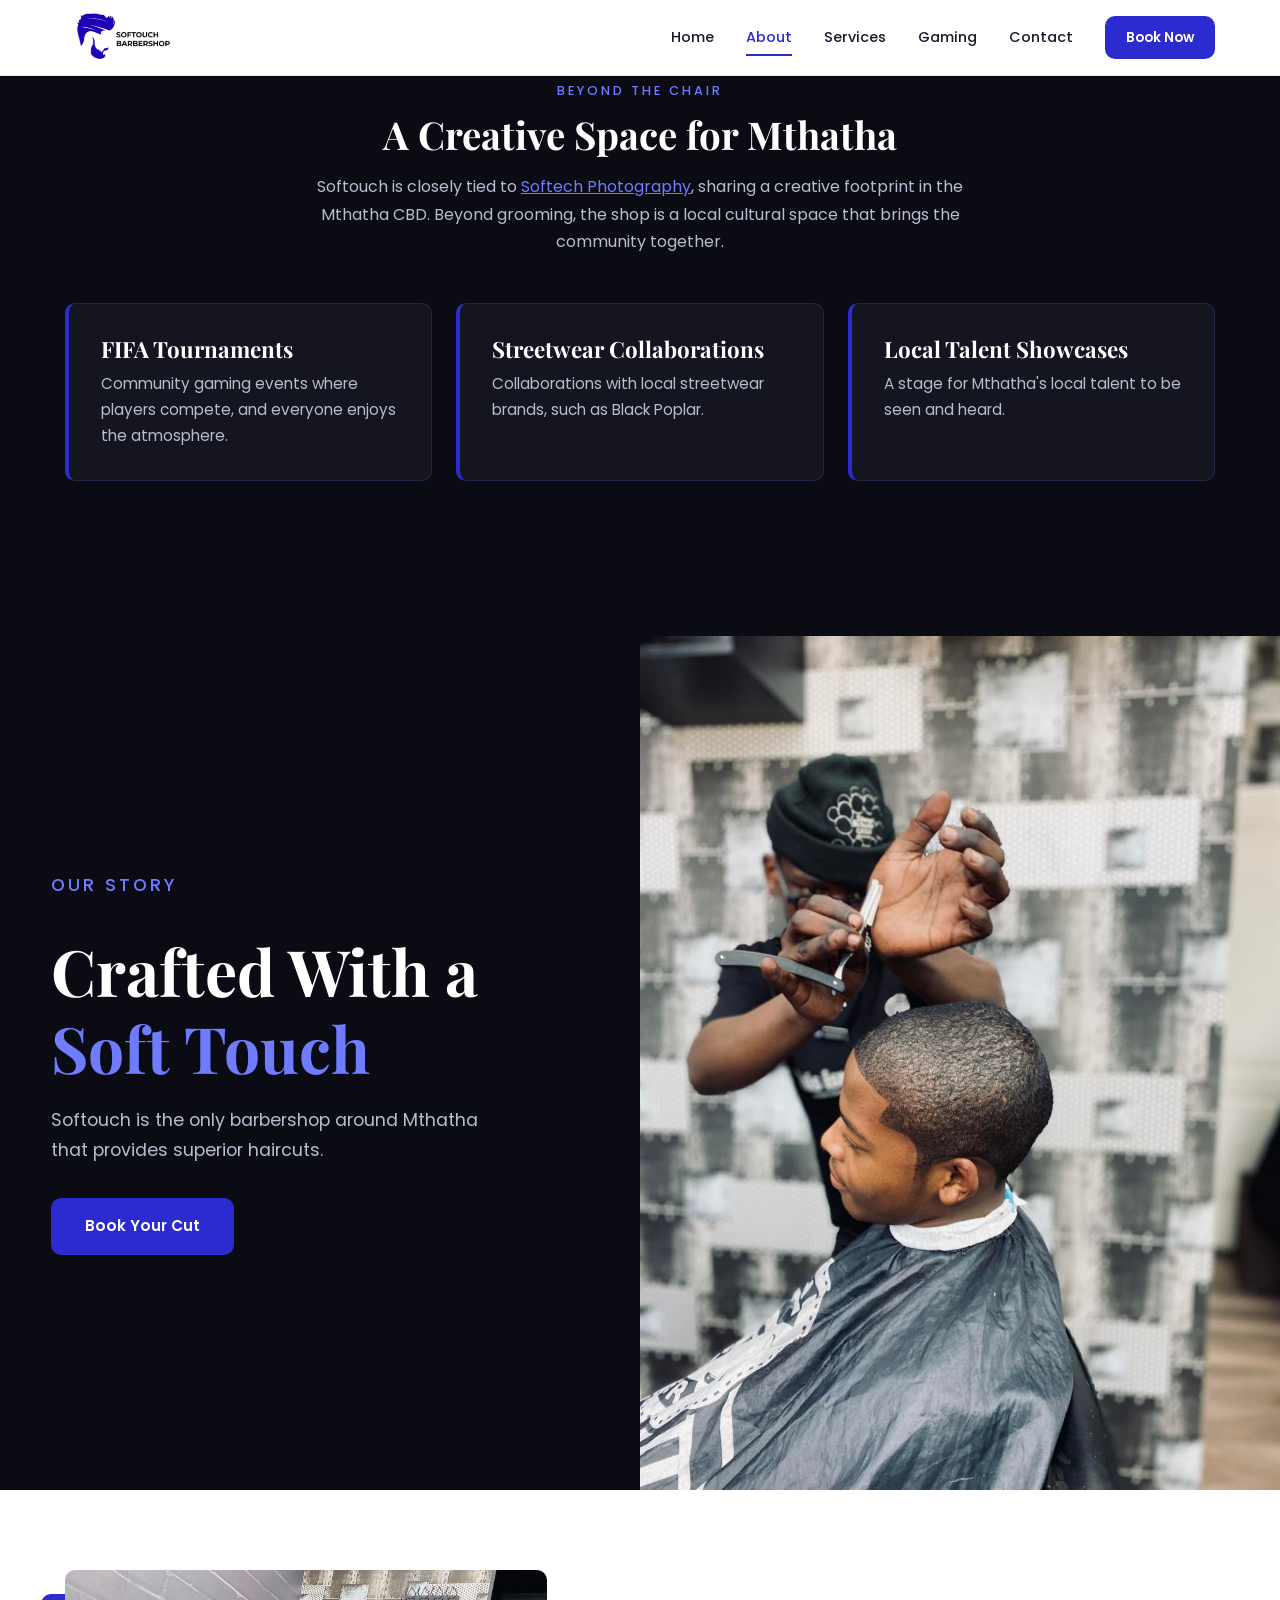
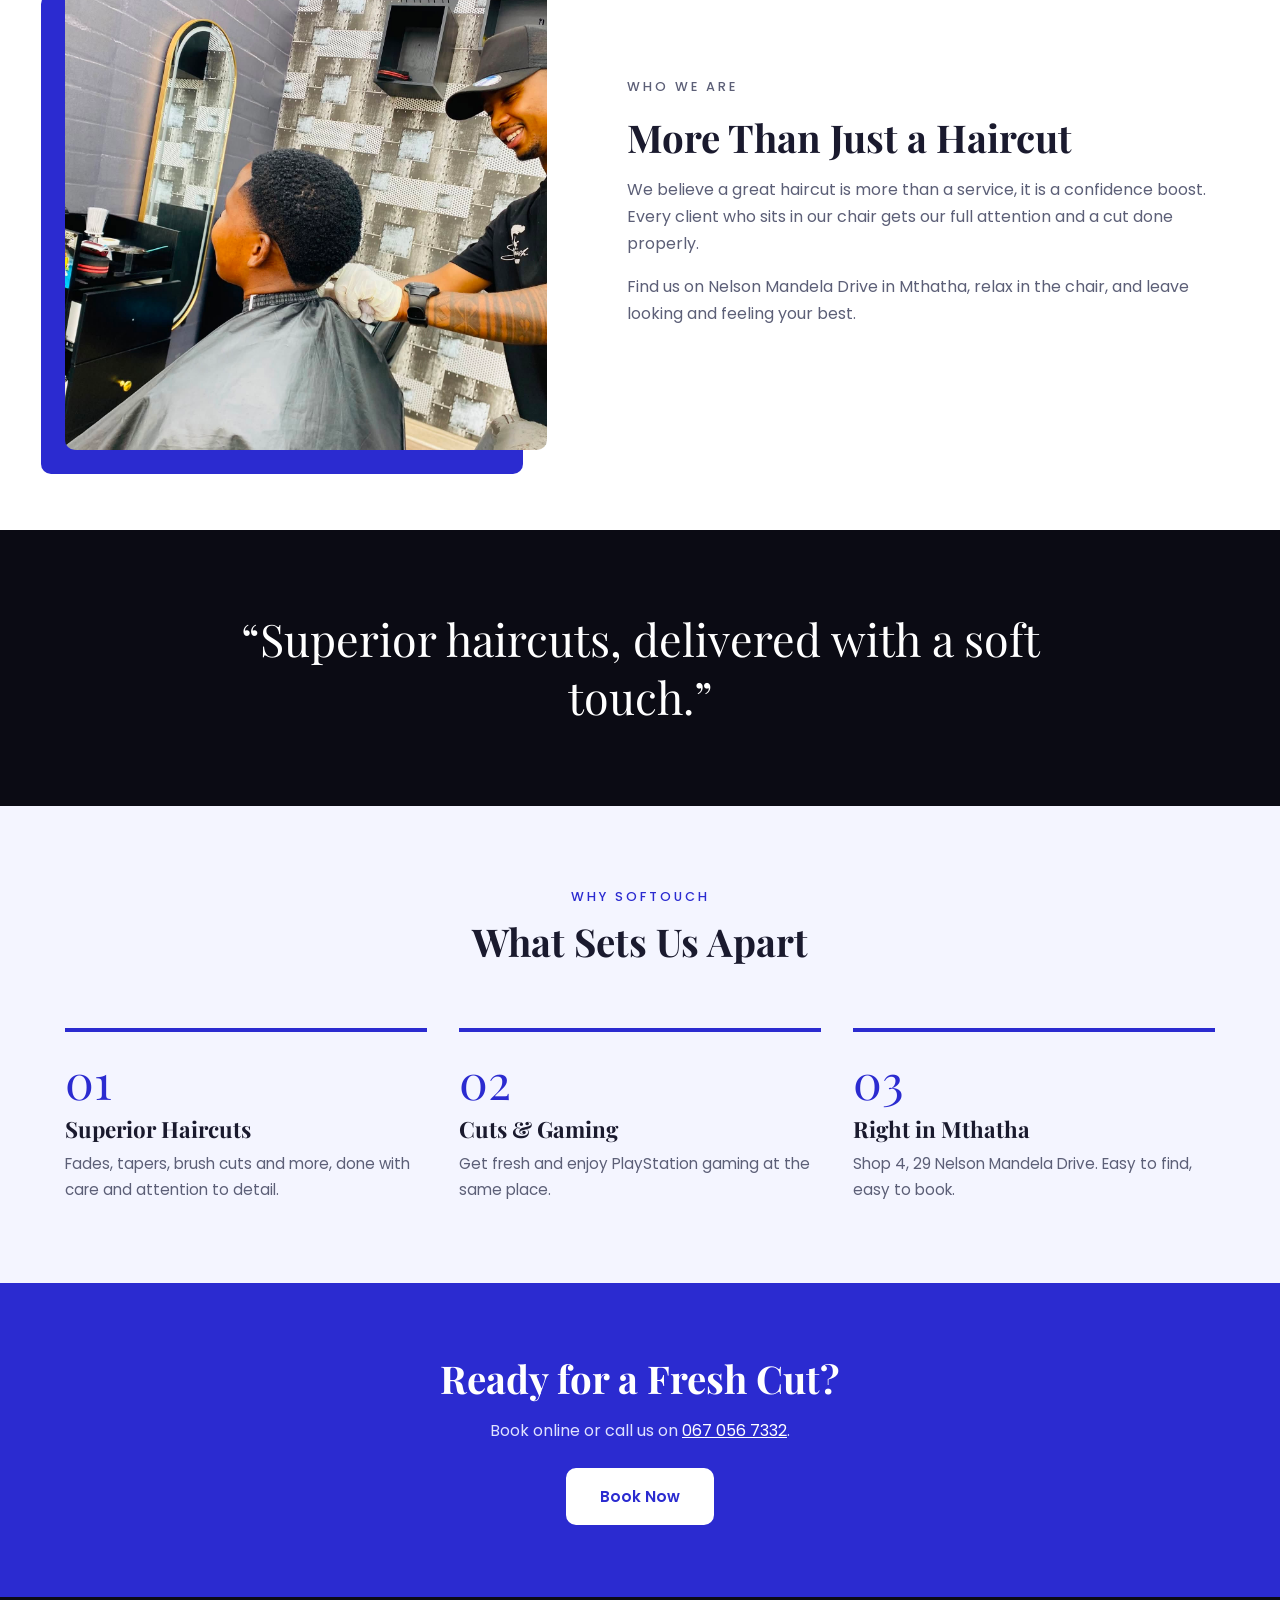
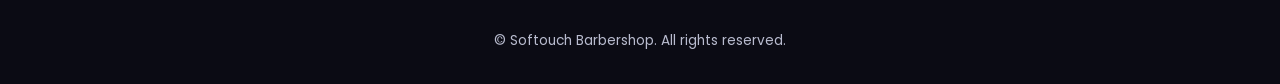
==== commit b954bf94: "removed gallery <a> to all html pages" ====
--- a/about.html
+++ b/about.html
@@ -21,7 +21,6 @@
         <a href="about.html" class="active">About</a>
         <a href="services.html">Services</a>
         <a href="gaming.html">Gaming</a>
-        <a href="gallery.html">Gallery</a>
         <a href="contact.html">Contact</a>
         <a href="booking.html" class="btn btn-small">Book Now</a>
       </nav>
@@ -32,6 +31,7 @@
   </header>
 
   <main>
+    
         <!-- 4b. COMMUNITY & CULTURE (black section) -->
     <section class="section section-dark about-community">
       <div class="container">
--- a/style.css
+++ b/style.css
@@ -351,6 +351,7 @@
   .about-hero-photo img { height: 320px; }
   .about-story-grid, .feature-grid { grid-template-columns: 1fr; gap: 2.5rem; }
   .about-frame { margin-left: 24px; }   /* makes space for the offset blue frame */
+  
   .about-frame img { height: 340px; }
 }
 /* ============ CARDS ============ */
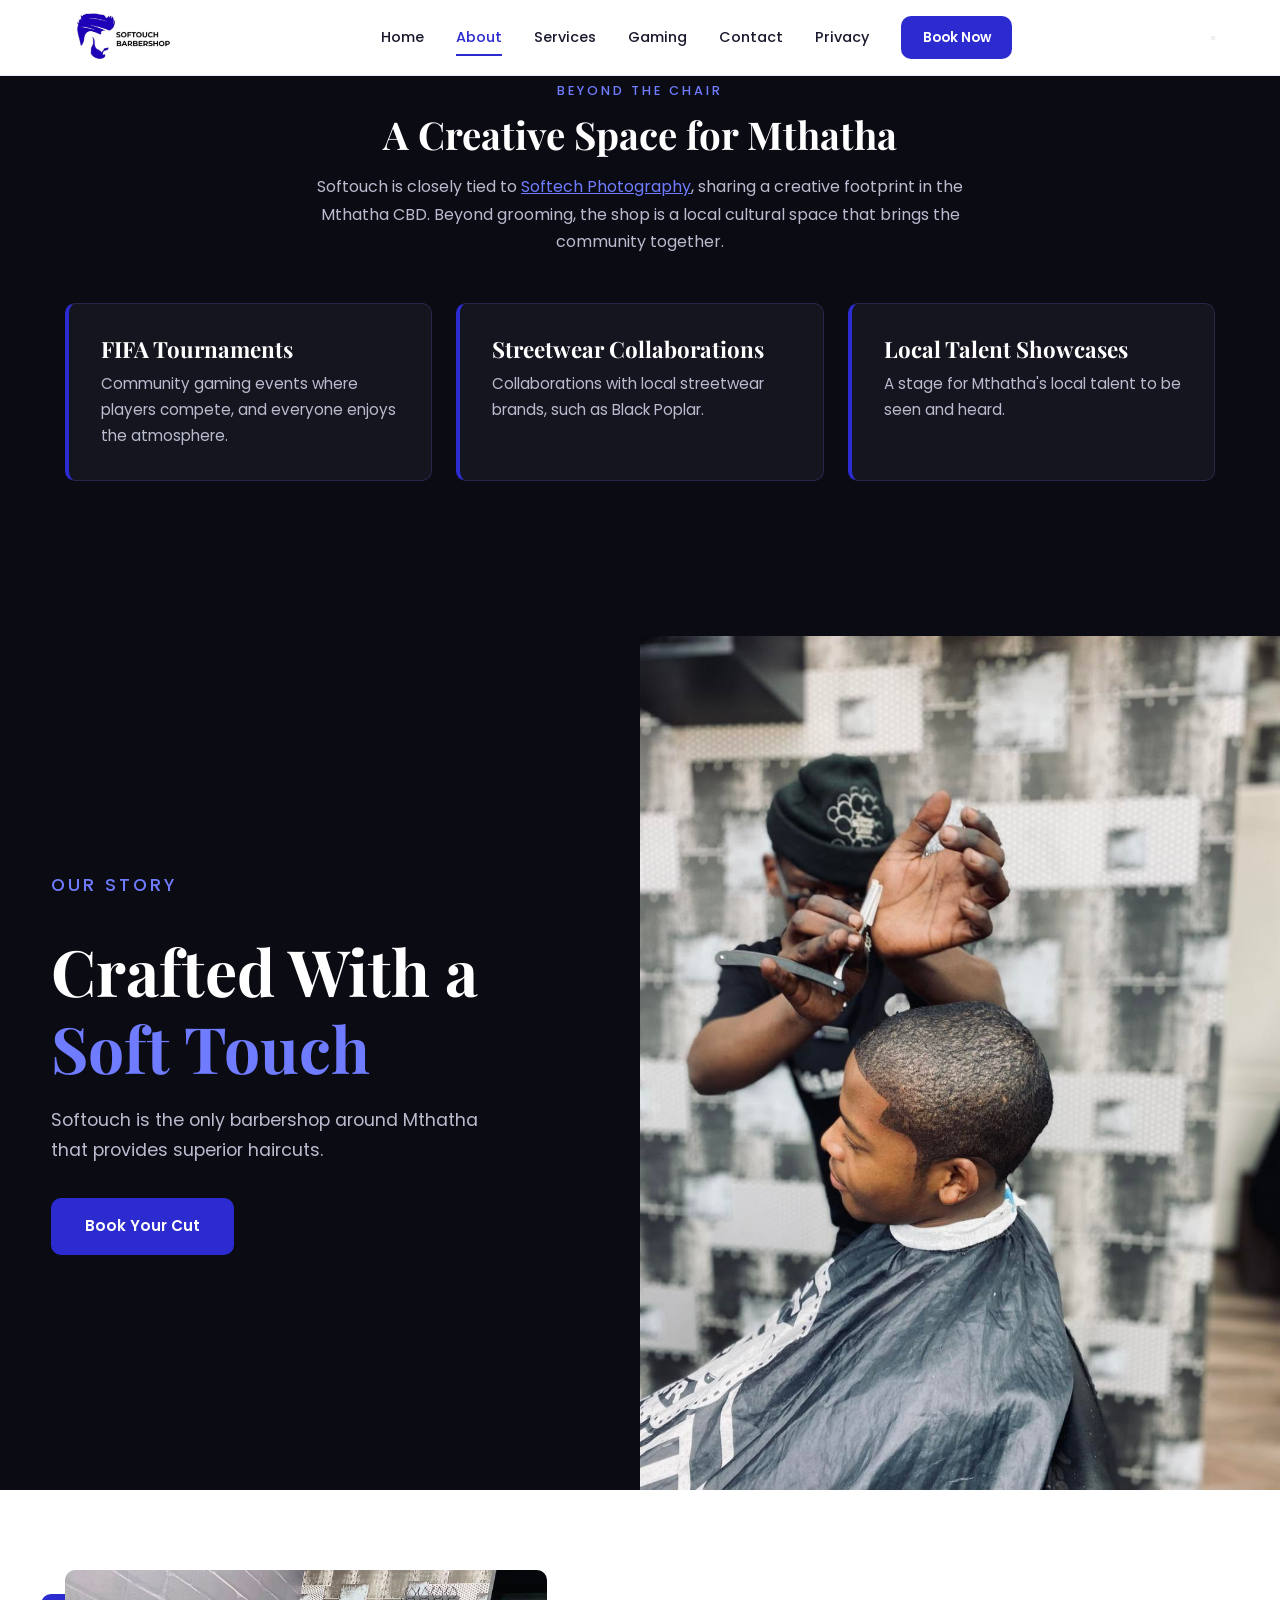
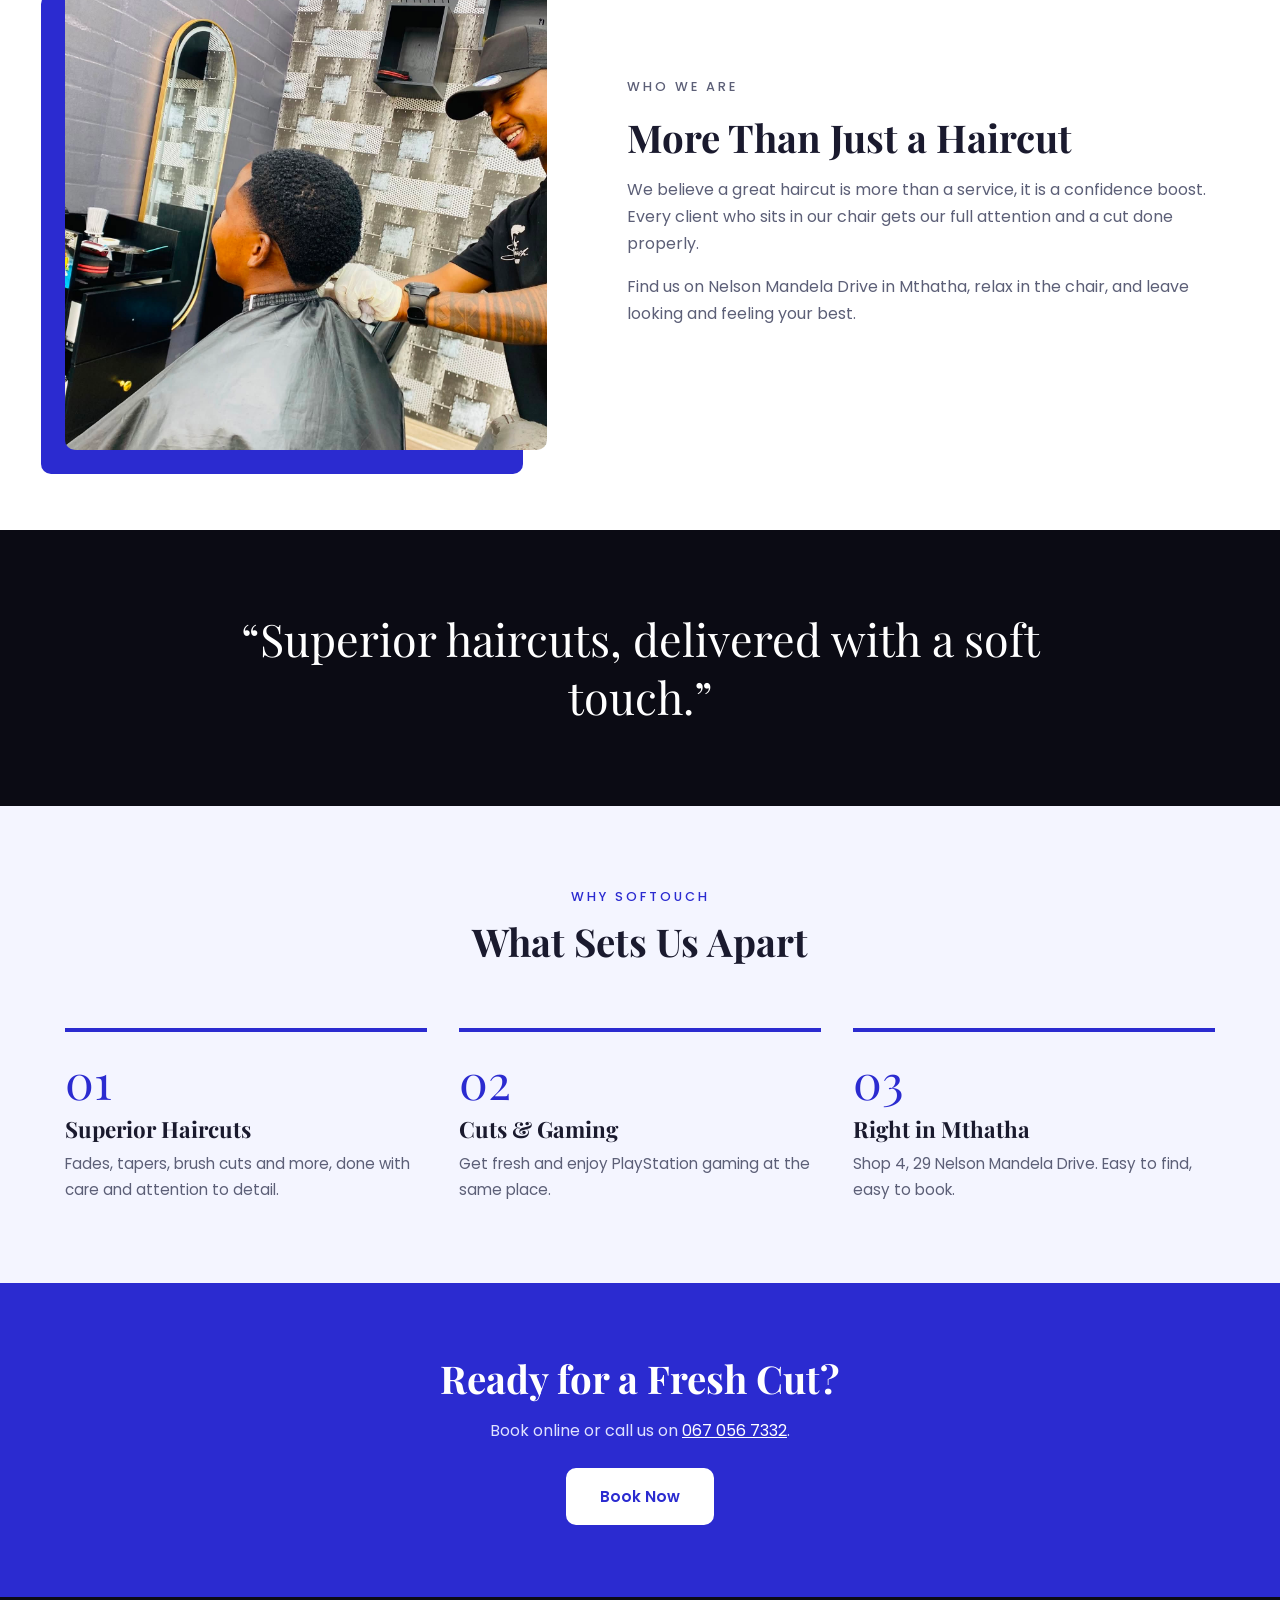
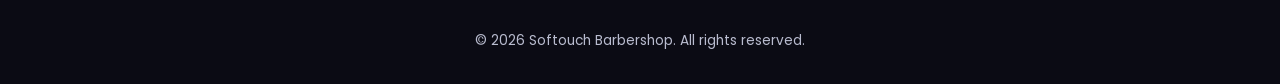
==== commit 3a4cd5ff: "added privacy.html to all nav" ====
--- a/about.html
+++ b/about.html
@@ -22,6 +22,7 @@
         <a href="services.html">Services</a>
         <a href="gaming.html">Gaming</a>
         <a href="contact.html">Contact</a>
+        <a href="privacy.html">Privacy</a>
         <a href="booking.html" class="btn btn-small">Book Now</a>
       </nav>
       <button class="menu-toggle" id="menuToggle" aria-label="Open menu">
--- a/style.css
+++ b/style.css
@@ -170,18 +170,121 @@
   .nav a:not(.btn) { padding: 0.6rem 0; }
 }
 
-.menu-toggle { 
-  display: none;
-  background: none;
-  border: none;
-   cursor: pointer;
-}
-.menu-toggle span { 
-  display: block;
-  width: 26px;
-  height: 3px; 
-  background: var(--black); margin: 5px 0; transition: 0.3s; }
-
+/* ============ MOBILE MENU: FINAL (glass panel + hover toggle) ============ */
+@media (max-width: 800px) {
+
+  /* ---------- TOGGLE BUTTON ---------- */
+  .header .menu-toggle {
+    --toggle: #2b2bd0;                 /* CHANGE THIS ONE COLOUR to recolour the whole button */
+    display: flex !important;
+    flex-direction: column;            /* stack the three bars vertically */
+    justify-content: center;
+    align-items: center;
+    gap: 5px;                          /* space between bars */
+    width: 46px;
+    height: 46px;
+    padding: 0;
+    background: #ffffff;
+    border: 2px solid var(--toggle);   /* outline uses the colour above */
+    border-radius: 12px;
+    cursor: pointer;
+    position: relative;
+    z-index: 300;                      /* stays above the menu panel */
+    transition: background 0.3s ease, transform 0.3s ease, box-shadow 0.3s ease;
+  }
+
+  /* The three bars use the same colour */
+  .header .menu-toggle span {
+    display: block !important;
+    width: 24px;
+    height: 3px;
+    margin: 0;
+    background: var(--toggle) !important;
+    border-radius: 2px;
+    transition: transform 0.3s ease, opacity 0.3s ease, background 0.3s ease;
+  }
+
+  /* HOVER (and keyboard focus): box fills with the colour, bars turn white, button lifts */
+  .header .menu-toggle:hover,
+  .header .menu-toggle:focus-visible {
+    background: var(--toggle);
+    transform: translateY(-2px);
+    box-shadow: 0 8px 18px rgba(43, 43, 208, 0.35);   /* shadow glow: edit the rgb to match your colour */
+  }
+
+  /* OPEN state: the same filled look, so it's clear the menu is on */
+  .header .menu-toggle.open { background: var(--toggle); }
+
+  .header .menu-toggle:hover span,
+  .header .menu-toggle:focus-visible span,
+  .header .menu-toggle.open span {
+    background: #ffffff !important;
+  }
+
+  /* Pressed: shrinks slightly, which also gives feedback on touch screens */
+  .header .menu-toggle:active { transform: scale(0.94); }
+
+  /* Bars turn into an X when open (8px = bar height 3px + gap 5px) */
+  .header .menu-toggle.open span:nth-child(1) { transform: translateY(8px) rotate(45deg); }
+  .header .menu-toggle.open span:nth-child(2) { opacity: 0; }
+  .header .menu-toggle.open span:nth-child(3) { transform: translateY(-8px) rotate(-45deg); }
+
+  /* ---------- MENU PANEL (unchanged from your version) ---------- */
+  .header .nav {
+    display: none;
+    position: absolute !important;
+    top: 83px !important;
+    left: 12px !important;
+    right: 12px !important;
+    bottom: auto !important;
+    width: auto !important;
+    height: auto !important;
+    min-height: 0 !important;
+    flex-direction: column !important;
+    justify-content: flex-start !important;
+    align-items: stretch !important;
+    gap: 0.5rem !important;
+    padding: 1rem !important;
+    border-radius: 18px !important;
+    background: rgba(11, 11, 40, 0.94) !important;
+    -webkit-backdrop-filter: blur(16px) saturate(160%);
+    backdrop-filter: blur(16px) saturate(160%);
+    border: 1px solid rgba(255, 255, 255, 0.25) !important;
+    box-shadow: 0 20px 40px rgba(0, 0, 0, 0.3) !important;
+    z-index: 200;
+  }
+
+  .header .nav.open { display: flex !important; }
+
+  .header .nav a:not(.btn) {
+    display: block !important;
+    width: 100% !important;
+    text-align: left !important;
+    padding: 0.95rem 1.2rem !important;
+    font-size: 1.02rem !important;
+    color: #ffffff !important;
+    background: rgba(255, 255, 255, 0.1) !important;
+    border: 1px solid rgba(255, 255, 255, 0.15) !important;
+    border-radius: 12px !important;
+    opacity: 1 !important;
+  }
+
+  .header .nav a:not(.btn)::after { display: none !important; content: none !important; }
+
+  .header .nav a.active:not(.btn) {
+    background: rgba(43, 43, 208, 0.6) !important;
+    border-color: rgba(111, 124, 255, 0.8) !important;
+  }
+
+  .header .nav .btn {
+    display: block !important;
+    width: 100% !important;
+    margin: 0.5rem 0 0 !important;
+    padding: 0.95rem 0 !important;
+    text-align: center !important;
+    border-radius: 12px !important;
+  }
+}
 /* ============ HERO (black overlay, white text) ============ */
 .hero {
   min-height: 100vh;
@@ -388,27 +491,39 @@
 @media (max-width: 800px) {
   .community-grid { grid-template-columns: 1fr; }   /* stack the cards on phones */
 }
-
-/* ============ GALLERY ============ */
-.gallery { display: grid; grid-template-columns: repeat(auto-fit, minmax(260px, 1fr)); gap: 1rem; }
-
-/* figure is the box around each photo + caption. overflow:hidden clips the zoom effect inside rounded corners */
-.gallery figure { position: relative; overflow: hidden; border-radius: var(--radius); background: #e6e8ff; }
-
-.gallery img { width: 100%; height: 320px; object-fit: cover; transition: 0.4s; }
-.gallery figure:hover img { transform: scale(1.06); }
-
-/* Caption sits on the bottom of the photo with a black fade behind it so the white text is readable */
-.gallery figcaption {
-  position: absolute;
-  bottom: 0; left: 0;
-  width: 100%;
-  padding: 2rem 1rem 0.8rem;
-  color: var(--white);
-  font-weight: 500;
-  font-size: 0.9rem;
-  background: linear-gradient(transparent, rgba(5, 5, 20, 0.85));
-}
+/* ============ GAMING: HOW IT WORKS ============ */
+.game-how { background: var(--white); }
+
+.step-grid { display: grid; grid-template-columns: repeat(3, 1fr); gap: 2rem; }
+.step { text-align: center; padding: 1rem; }
+.step-num {
+  display: flex;                    /* flex centers the number inside the circle */
+  align-items: center;
+  justify-content: center;
+  width: 64px; height: 64px;
+  margin: 0 auto 1rem;              /* auto left/right margins center the circle */
+  background: var(--blue);
+  color: var(--white);
+  font-family: 'Playfair Display', serif;
+  font-size: 1.8rem;
+  border-radius: 50%;               /* 50% turns the square into a circle */
+  box-shadow: 0 0 0 6px #dfe2ff;    /* soft ring around the circle */
+}
+.step h3 { font-size: 1.4rem; margin-bottom: 0.5rem; }
+.step p { color: var(--muted); font-size: 0.95rem; }
+
+/* Small rule line under the steps */
+.game-note {
+  text-align: center;
+  margin-top: 2.5rem;
+  color: var(--blue);
+  font-weight: 600;
+}
+
+@media (max-width: 800px) {
+  .step-grid { grid-template-columns: 1fr; gap: 1.5rem; }
+}
+
 
 /* ============ BOOKING FORM ============ */
 .booking-wrap { max-width: 800px; }
@@ -428,6 +543,10 @@
 .field.invalid input, .field.invalid select { border-color: #d63a3a; }
 .error { color: #d63a3a; font-size: 0.78rem; display: block; min-height: 1.2em; }
 .form-success { margin-top: 1rem; color: var(--blue); font-weight: 500; }
+/* ============ BOOKING NOTES ============ */
+.form-note { color: var(--muted); font-size: 0.92rem; margin-bottom: 1.5rem; }
+.booking-wrap .form-note:last-child { margin: 1.5rem 0 0; }   /* the "Prefer to call?" line under the form */
+.form-success { line-height: 1.5; }
 
 /* ============ CONTACT ============ */
 .contact-grid { display: grid; grid-template-columns: 1fr 1fr; gap: 4rem; }
@@ -488,4 +607,226 @@
 .lightbox-close { top: 1rem; right: 1.5rem; font-size: 2.5rem !important; }
 .lightbox-prev { left: 0.5rem; top: 50%; transform: translateY(-50%); }
 .lightbox-next { right: 0.5rem; top: 50%; transform: translateY(-50%); }
-.lightbox button:hover { color: var(--blue-bright); }+.lightbox button:hover { color: var(--blue-bright); }
+/* ============ SERVICES PAGE ============ */
+
+/* Trust bar: black strip with three facts, separated by thin lines */
+.trust-bar { background: var(--black); color: var(--white); padding: 1.6rem 0; }
+.trust-grid { display: grid; grid-template-columns: repeat(3, 1fr); text-align: center; }
+.trust-item { display: flex; flex-direction: column; padding: 0.4rem 1rem; }
+.trust-item + .trust-item { border-left: 1px solid #2a2a55; }   /* line between items, not before the first */
+.trust-item strong { color: var(--blue-bright); font-size: 1.05rem; }
+.trust-item span { color: var(--muted-light); font-size: 0.85rem; }
+
+.services-pro { background: var(--off-white); }
+.services-intro { max-width: 620px; margin: 0 auto; color: var(--muted); }
+
+/* Card grid: as many 260px+ columns as fit */
+.service-grid { display: grid; grid-template-columns: repeat(auto-fit, minmax(260px, 1fr)); gap: 1.8rem; }
+
+.service-card {
+  height: 100%;                       /* all cards in a row end up the same height */
+  display: flex;
+  flex-direction: column;
+  background: var(--white);
+  border: 1px solid #e0e3ff;
+  border-radius: var(--radius);
+  overflow: hidden;                   /* clips the photo to the rounded corners */
+  box-shadow: 0 4px 18px rgba(11, 11, 20, 0.06);
+  transition: transform 0.3s ease, box-shadow 0.3s ease;
+}
+.service-card:hover { transform: translateY(-8px); box-shadow: 0 16px 36px rgba(43, 43, 208, 0.18); }
+
+.service-img { position: relative; height: 200px; background: #dfe2ff; overflow: hidden; }
+.service-img img { width: 100%; height: 100%; object-fit: cover; transition: transform 0.5s ease; }
+.service-card:hover .service-img img { transform: scale(1.07); }   /* photo zooms on hover */
+
+/* Category tag in the corner of the photo */
+.service-tag {
+  position: absolute;
+  top: 12px; left: 12px;
+  background: var(--blue);
+  color: var(--white);
+  font-size: 0.7rem;
+  font-weight: 600;
+  letter-spacing: 1px;
+  text-transform: uppercase;
+  padding: 0.3rem 0.8rem;
+  border-radius: 50px;
+}
+
+.service-body { display: flex; flex-direction: column; flex-grow: 1; padding: 1.5rem; }
+.service-body h3 { font-size: 1.35rem; margin-bottom: 0.4rem; }
+.service-body p { color: var(--muted); font-size: 0.92rem; flex-grow: 1; }   /* pushes the price row to the bottom */
+
+.service-foot {
+  display: flex;
+  justify-content: space-between;
+  align-items: center;
+  margin-top: 1.2rem;
+  padding-top: 1rem;
+  border-top: 1px solid #e6e8ff;
+}
+.service-price { color: var(--blue); font-size: 1.45rem; font-weight: 600; }
+.service-ask { font-size: 0.95rem; }
+.service-link { font-weight: 600; font-size: 0.9rem; color: var(--black); transition: color 0.3s ease; }
+.service-link:hover { color: var(--blue); }
+
+/* Free PlayStation band */
+.perk-band { background: var(--blue); color: var(--white); padding: 3rem 0; }
+.perk-inner { display: flex; align-items: center; gap: 2rem; }
+.perk-icon { font-size: 3.2rem; line-height: 1; }
+.perk-inner h2 { font-size: 1.8rem; margin-bottom: 0.3rem; }
+.perk-inner p { color: #dfe2ff; }
+.perk-inner > div { flex-grow: 1; }
+.perk-band .btn { background: var(--white); color: var(--blue); border-color: var(--white); }
+.perk-band .btn:hover { background: var(--black); color: var(--white); border-color: var(--black); }
+
+@media (max-width: 800px) {
+  .trust-grid { grid-template-columns: 1fr; gap: 0.6rem; }
+  .trust-item + .trust-item { border-left: 0; border-top: 1px solid #2a2a55; padding-top: 0.8rem; }
+  .perk-inner { flex-direction: column; text-align: center; }
+}
+/* ============ GAMING PAGE (complete) ============ */
+
+@keyframes gameUp {
+  from { opacity: 0; transform: translateY(40px); }
+  to   { opacity: 1; transform: translateY(0); }
+}
+@keyframes glowPulse {
+  0%, 100% { transform: scale(1);   opacity: 0.7; }
+  50%      { transform: scale(1.2); opacity: 1; }
+}
+
+/* Hero: black with a pulsing blue glow behind the content */
+.game-hero {
+  position: relative;
+  overflow: hidden;
+  padding: calc(75px + 5rem) 0 6rem;
+  background: var(--black);
+  color: var(--white);
+}
+.game-hero::before {
+  content: "";
+  position: absolute;
+  top: 10%; right: -10%;
+  width: 600px; height: 600px;
+  background: radial-gradient(circle, rgba(43, 43, 208, 0.55), transparent 65%);
+  animation: glowPulse 5s ease-in-out infinite;
+  pointer-events: none;
+}
+.game-hero-grid {
+  position: relative;
+  display: grid;
+  grid-template-columns: 1.1fr 0.9fr;
+  gap: 4rem;
+  align-items: center;
+}
+.game-hero-text .eyebrow { color: var(--blue-bright); }
+.game-hero-text h1 { font-size: clamp(2.6rem, 6vw, 4.6rem); margin-bottom: 1.2rem; }
+.game-hero-text p { color: var(--muted-light); font-size: 1.1rem; margin-bottom: 2rem; max-width: 480px; }
+.game-hero .hero-buttons { display: flex; gap: 1rem; flex-wrap: wrap; }
+.game-hero .btn-outline { color: var(--white); border-color: var(--white); }
+.game-hero .btn-outline:hover { background: var(--white); color: var(--blue); }
+
+.game-hero-text > * { animation: gameUp 0.9s ease both; }
+.game-hero-text > :nth-child(1) { animation-delay: 0.2s; }
+.game-hero-text > :nth-child(2) { animation-delay: 0.4s; }
+.game-hero-text > :nth-child(3) { animation-delay: 0.6s; }
+.game-hero-text > :nth-child(4) { animation-delay: 0.8s; }
+
+.game-hero-photo img {
+  width: 100%;
+  height: 440px;
+  object-fit: cover;
+  border-radius: var(--radius);
+  border: 3px solid var(--blue);
+  box-shadow: 0 0 40px rgba(43, 43, 208, 0.6);
+  transform: rotate(3deg);
+  transition: transform 0.5s ease;
+  background: var(--black-soft);
+}
+.game-hero-photo img:hover { transform: rotate(0deg) scale(1.03); }
+
+/* How it works: three numbered steps */
+.game-how { background: var(--white); }
+.step-grid { display: grid; grid-template-columns: repeat(3, 1fr); gap: 2rem; }
+.step { text-align: center; padding: 1rem; }
+.step-num {
+  display: flex;
+  align-items: center;
+  justify-content: center;
+  width: 64px; height: 64px;
+  margin: 0 auto 1rem;
+  background: var(--blue);
+  color: var(--white);
+  font-family: 'Playfair Display', serif;
+  font-size: 1.8rem;
+  border-radius: 50%;
+  box-shadow: 0 0 0 6px #dfe2ff;
+}
+.step h3 { font-size: 1.4rem; margin-bottom: 0.5rem; }
+.step p { color: var(--muted); font-size: 0.95rem; }
+.game-note { text-align: center; margin-top: 2.5rem; color: var(--blue); font-weight: 600; }
+
+/* Feature cards */
+.game-features { background: var(--off-white); }
+.game-cards { display: grid; grid-template-columns: repeat(3, 1fr); gap: 1.5rem; }
+.game-card {
+  background: var(--white);
+  border: 1px solid #dfe2ff;
+  border-bottom: 4px solid var(--blue);
+  border-radius: var(--radius);
+  padding: 2.2rem 2rem;
+  text-align: center;
+}
+.game-icon { display: block; font-size: 2.6rem; margin-bottom: 0.8rem; }
+.game-card h3 { font-size: 1.4rem; margin-bottom: 0.6rem; }
+.game-card p { color: var(--muted); font-size: 0.95rem; margin-bottom: 1.2rem; }
+.game-tag {
+  display: inline-block;
+  background: var(--blue);
+  color: var(--white);
+  font-size: 0.75rem;
+  font-weight: 600;
+  letter-spacing: 1px;
+  text-transform: uppercase;
+  padding: 0.35rem 0.9rem;
+  border-radius: 50px;
+}
+
+/* Tournaments */
+.game-events-grid { display: grid; grid-template-columns: 1.2fr 0.8fr; gap: 4rem; align-items: center; }
+.game-events .phone-link { color: var(--blue-bright); }
+.game-events p { margin-bottom: 1rem; }
+.game-scoreboard {
+  display: flex;
+  flex-direction: column;
+  align-items: center;
+  text-align: center;
+  padding: 3rem 2rem;
+  background: var(--black-soft);
+  border: 2px solid var(--blue);
+  border-radius: var(--radius);
+  box-shadow: 0 0 30px rgba(43, 43, 208, 0.4);
+}
+.score-label { color: var(--blue-bright); text-transform: uppercase; letter-spacing: 3px; font-size: 0.8rem; }
+.score-value { font-family: 'Playfair Display', serif; font-size: 4.5rem; color: var(--white); line-height: 1.1; margin: 0.5rem 0; }
+.score-note { color: var(--muted-light); font-size: 0.9rem; }
+
+@media (max-width: 800px) {
+  .game-hero { padding: calc(75px + 3rem) 0 4rem; }
+  .game-hero-grid, .game-events-grid, .game-cards, .step-grid { grid-template-columns: 1fr; gap: 2.5rem; }
+  .game-hero-photo img { height: 300px; }
+  .game-hero::before { width: 350px; height: 350px; }
+}
+/* ============ LEGAL PAGES (privacy policy) ============ */
+.legal { max-width: 760px; }                    /* narrow column: long text is easier to read */
+.legal h2 { font-size: 1.5rem; margin: 2.2rem 0 0.6rem; }
+.legal p { color: var(--muted); margin-bottom: 1rem; }
+.legal strong { color: var(--text); }
+.legal-date { font-size: 0.85rem; color: var(--blue); font-weight: 600; }
+
+/* Privacy link in the footer */
+.footer a { color: var(--blue-bright); text-decoration: underline; }
+.footer a:hover { color: var(--white); }
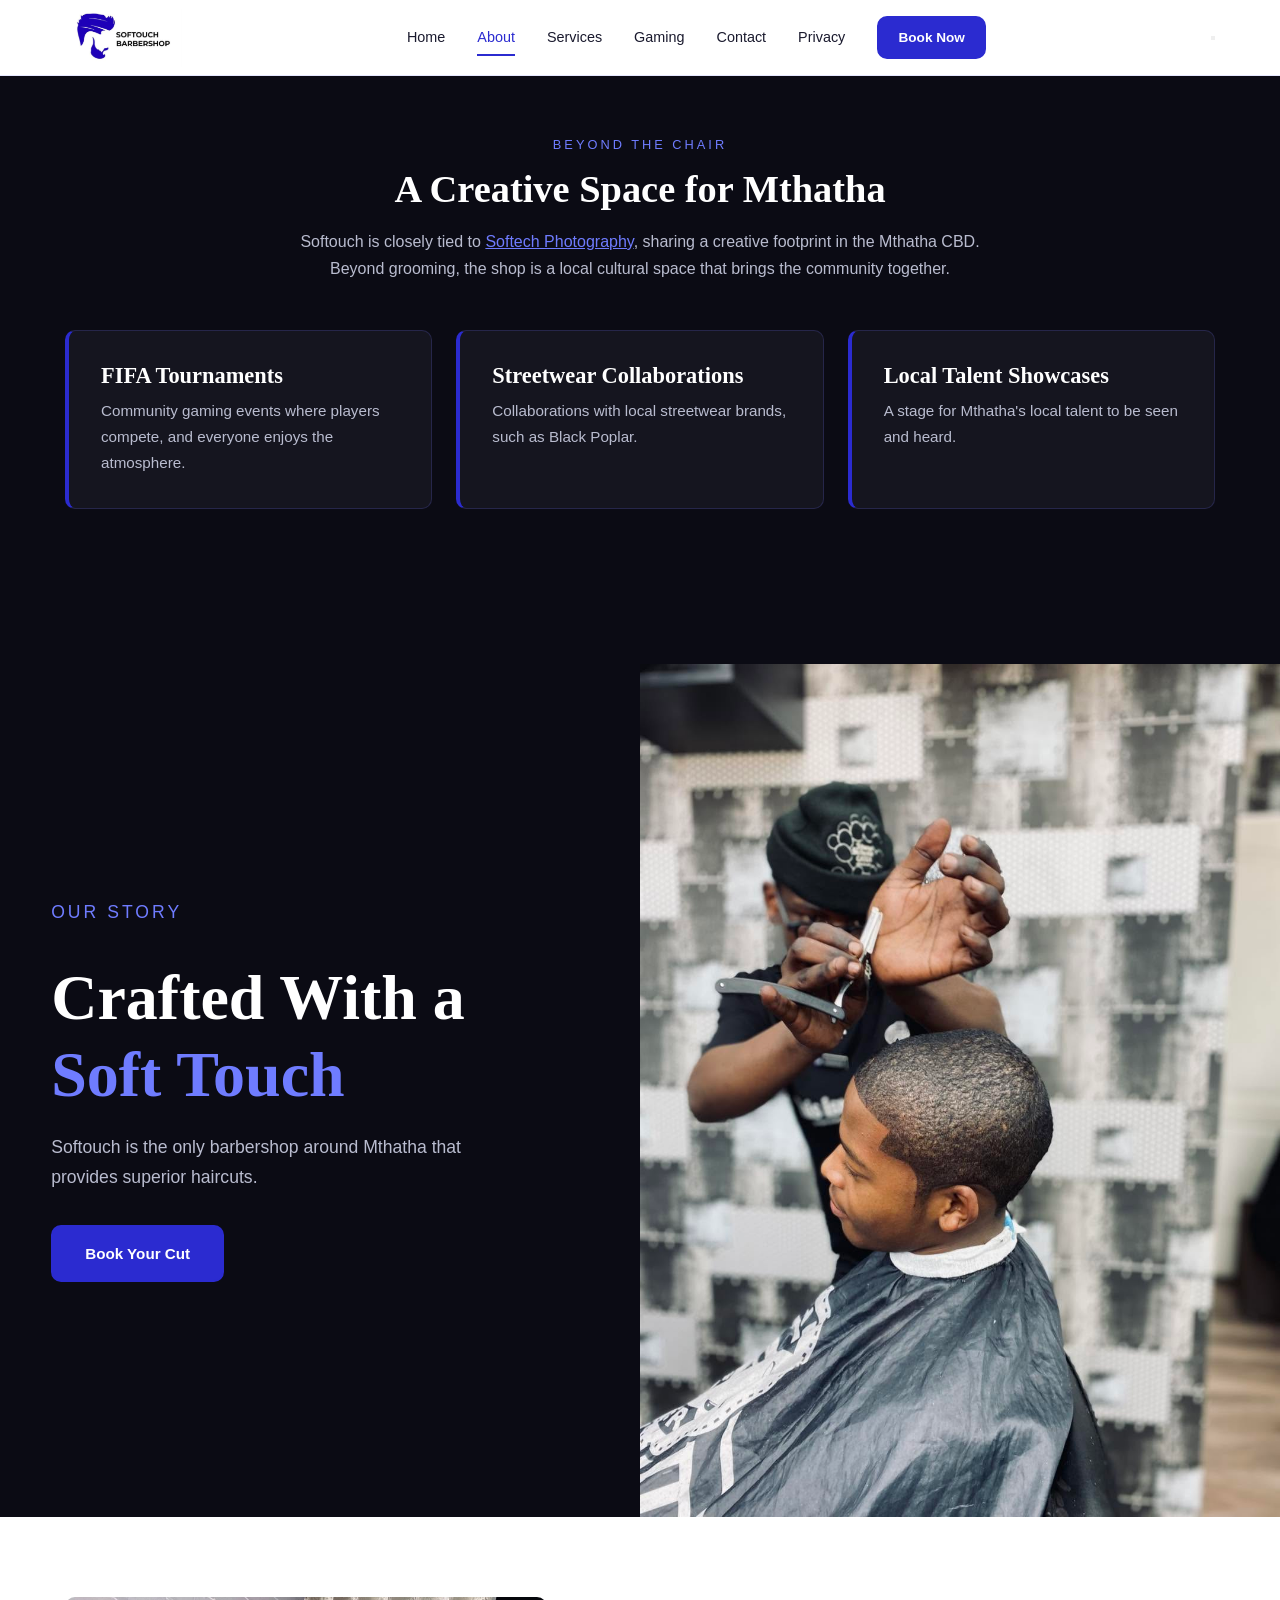
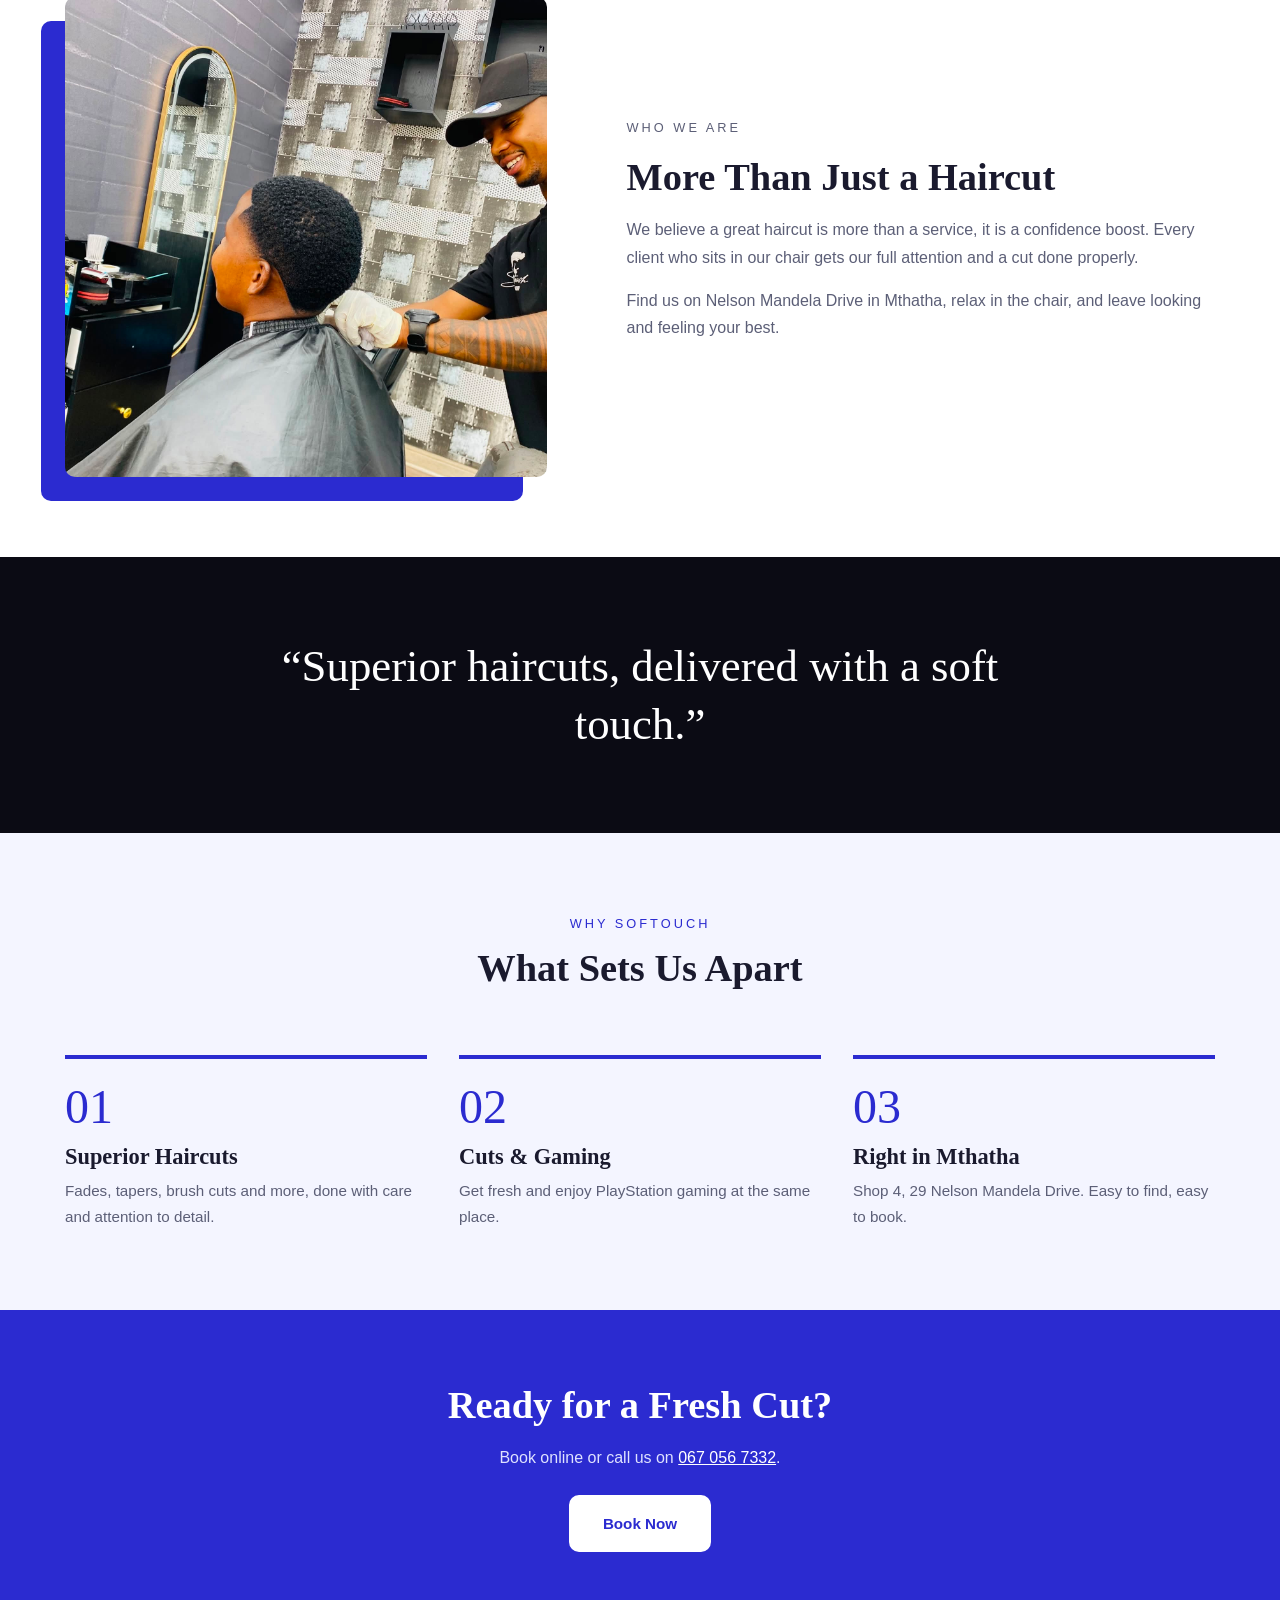
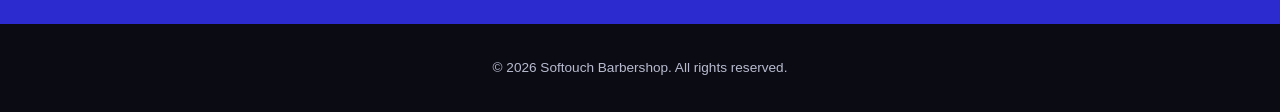
==== commit 525d8fa3: "added security" ====
--- a/about.html
+++ b/about.html
@@ -2,9 +2,24 @@
 <html lang="en">
 <head>
   <meta charset="UTF-8">
-  <meta name="viewport" content="width=device-width, initial-scale=1.0">
+  <meta http-equiv="Content-Security-Policy" content="default-src 'self'; script-src 'self'; style-src 'self' 'unsafe-inline' https://fonts.googleapis.com; font-src https://fonts.gstatic.com; img-src 'self' data:; connect-src 'self'; object-src 'none'; base-uri 'self'; form-action 'self'">
+  <meta name="referrer" content="strict-origin-when-cross-origin">
+  <meta name="theme-color" content="#2b2bd0">
+  <link rel="icon" type="image/png" href="images/favicon.png">
+  <link rel="apple-touch-icon" href="images/favicon.png"> charset="UTF-8">
+  <meta charset="UTF-8">
+  <meta http-equiv="Content-Security-Policy" content="default-src 'self'; script-src 'self'; style-src 'self' 'unsafe-inline' https://fonts.googleapis.com; font-src https://fonts.gstatic.com; img-src 'self' data:; connect-src 'self'; object-src 'none'; base-uri 'self'; form-action 'self'">
+  <meta name="referrer" content="strict-origin-when-cross-origin">
+  <meta name="theme-color" content="#2b2bd0">
+  <link rel="icon" type="image/png" href="images/favicon.png">
+  <link rel="apple-touch-icon" href="images/favicon.png"> name="viewport" content="width=device-width, initial-scale=1.0">
   <title>About Us | Softouch Barbershop Mthatha</title>
-  <meta name="description" content="About Softouch Barbershop, the only barbershop around Mthatha that provides superior haircuts.">
+  <meta charset="UTF-8">
+  <meta http-equiv="Content-Security-Policy" content="default-src 'self'; script-src 'self'; style-src 'self' 'unsafe-inline' https://fonts.googleapis.com; font-src https://fonts.gstatic.com; img-src 'self' data:; connect-src 'self'; object-src 'none'; base-uri 'self'; form-action 'self'">
+  <meta name="referrer" content="strict-origin-when-cross-origin">
+  <meta name="theme-color" content="#2b2bd0">
+  <link rel="icon" type="image/png" href="images/favicon.png">
+  <link rel="apple-touch-icon" href="images/favicon.png"> name="description" content="About Softouch Barbershop, the only barbershop around Mthatha that provides superior haircuts.">
   <link rel="preconnect" href="https://fonts.googleapis.com">
   <link href="https://fonts.googleapis.com/css2?family=Playfair+Display:wght@600;700&family=Poppins:wght@300;400;500;600&display=swap" rel="stylesheet">
   <link rel="stylesheet" href="style.css">
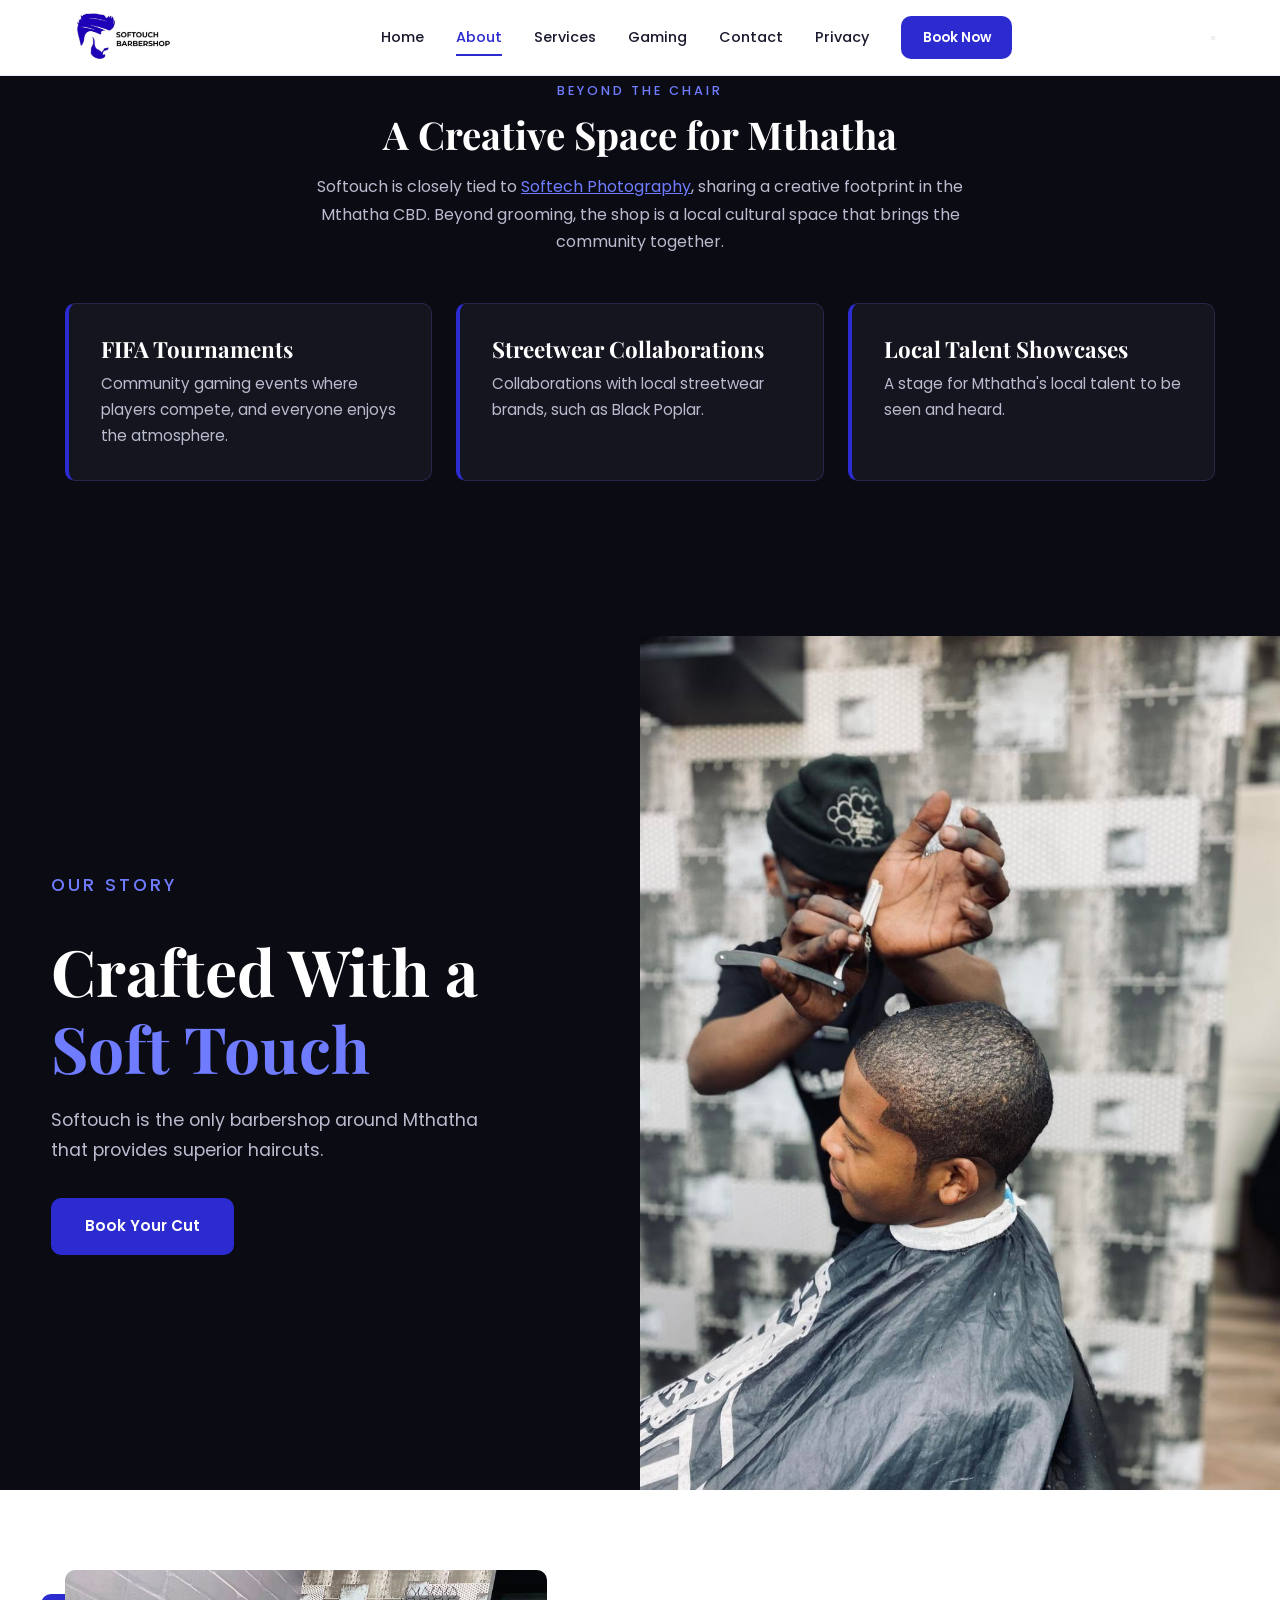
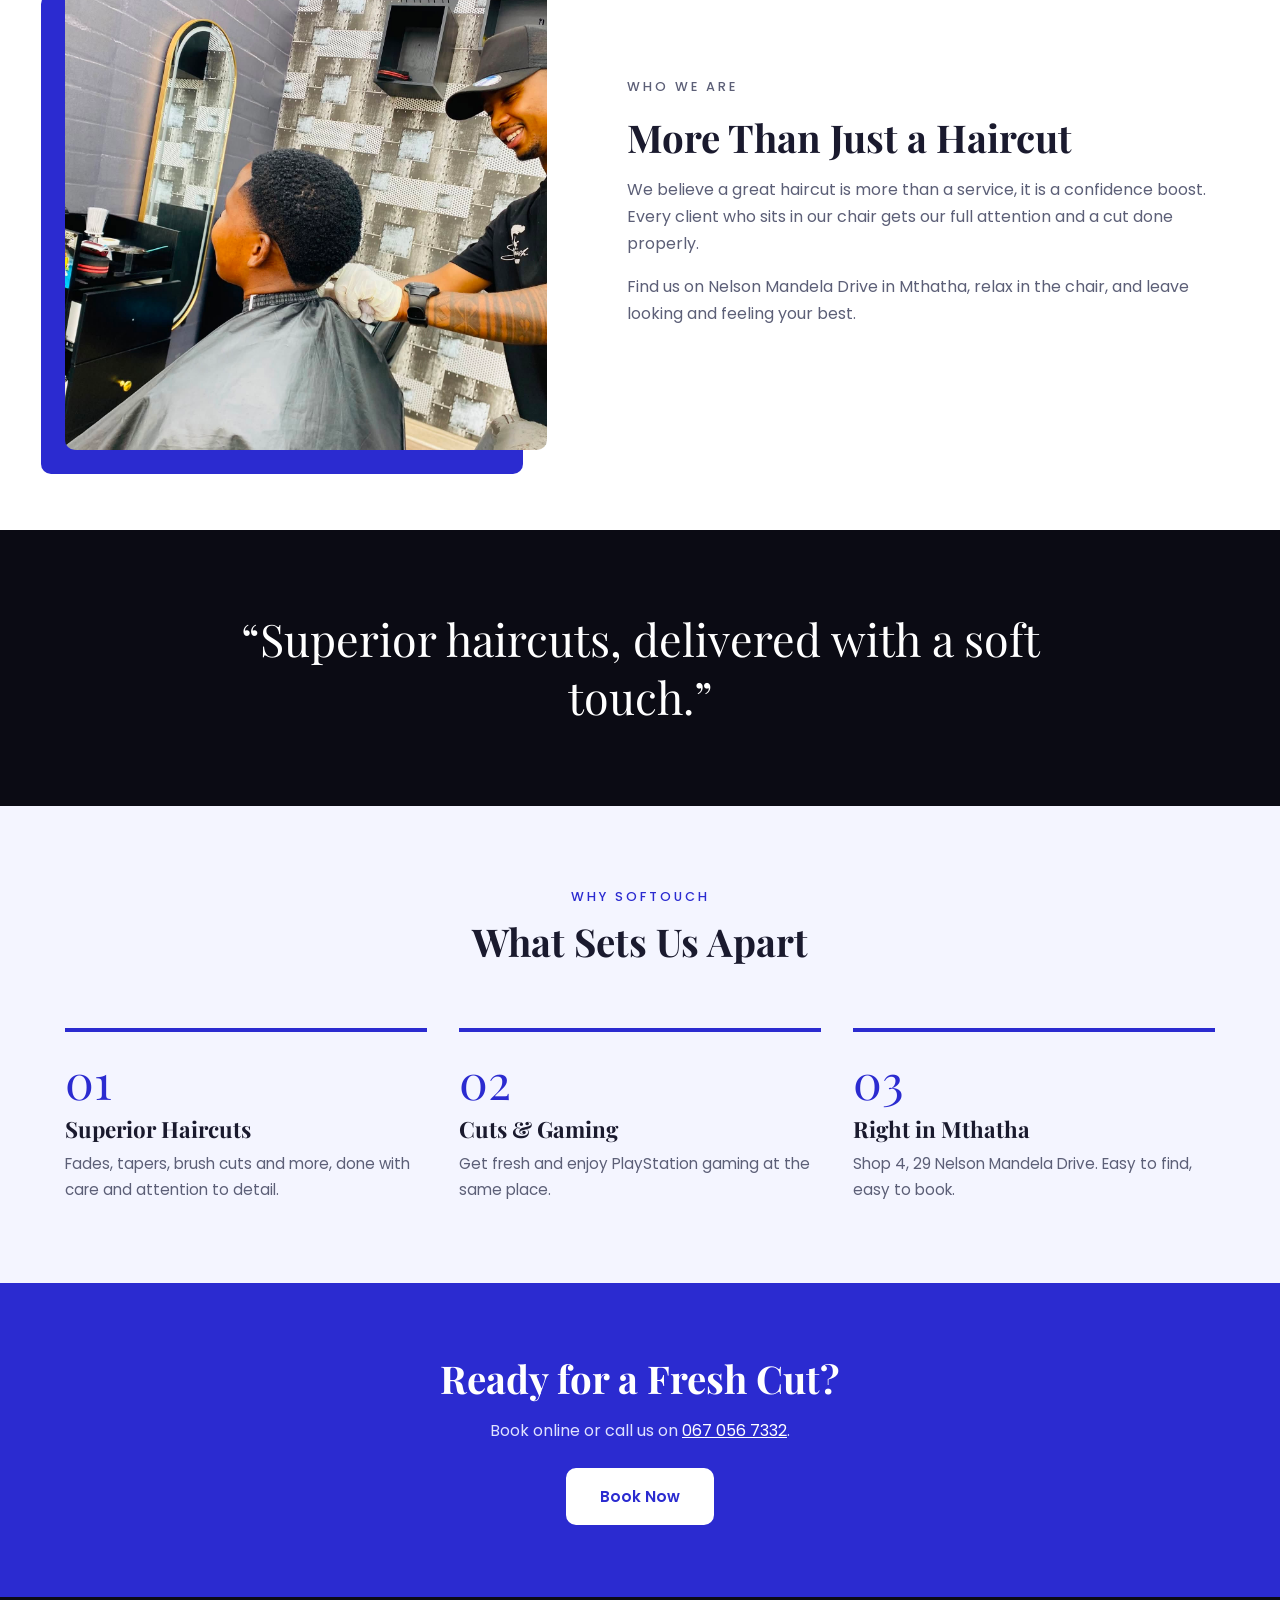
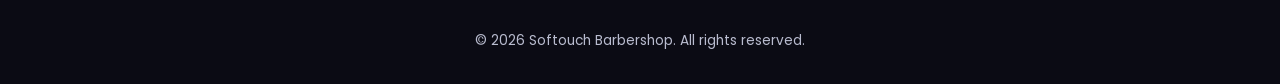
==== commit 864fea97: "reverted security info" ====
--- a/about.html
+++ b/about.html
@@ -2,24 +2,9 @@
 <html lang="en">
 <head>
   <meta charset="UTF-8">
-  <meta http-equiv="Content-Security-Policy" content="default-src 'self'; script-src 'self'; style-src 'self' 'unsafe-inline' https://fonts.googleapis.com; font-src https://fonts.gstatic.com; img-src 'self' data:; connect-src 'self'; object-src 'none'; base-uri 'self'; form-action 'self'">
-  <meta name="referrer" content="strict-origin-when-cross-origin">
-  <meta name="theme-color" content="#2b2bd0">
-  <link rel="icon" type="image/png" href="images/favicon.png">
-  <link rel="apple-touch-icon" href="images/favicon.png"> charset="UTF-8">
-  <meta charset="UTF-8">
-  <meta http-equiv="Content-Security-Policy" content="default-src 'self'; script-src 'self'; style-src 'self' 'unsafe-inline' https://fonts.googleapis.com; font-src https://fonts.gstatic.com; img-src 'self' data:; connect-src 'self'; object-src 'none'; base-uri 'self'; form-action 'self'">
-  <meta name="referrer" content="strict-origin-when-cross-origin">
-  <meta name="theme-color" content="#2b2bd0">
-  <link rel="icon" type="image/png" href="images/favicon.png">
-  <link rel="apple-touch-icon" href="images/favicon.png"> name="viewport" content="width=device-width, initial-scale=1.0">
+  <meta name="viewport" content="width=device-width, initial-scale=1.0">
   <title>About Us | Softouch Barbershop Mthatha</title>
-  <meta charset="UTF-8">
-  <meta http-equiv="Content-Security-Policy" content="default-src 'self'; script-src 'self'; style-src 'self' 'unsafe-inline' https://fonts.googleapis.com; font-src https://fonts.gstatic.com; img-src 'self' data:; connect-src 'self'; object-src 'none'; base-uri 'self'; form-action 'self'">
-  <meta name="referrer" content="strict-origin-when-cross-origin">
-  <meta name="theme-color" content="#2b2bd0">
-  <link rel="icon" type="image/png" href="images/favicon.png">
-  <link rel="apple-touch-icon" href="images/favicon.png"> name="description" content="About Softouch Barbershop, the only barbershop around Mthatha that provides superior haircuts.">
+  <meta name="description" content="About Softouch Barbershop, the only barbershop around Mthatha that provides superior haircuts.">
   <link rel="preconnect" href="https://fonts.googleapis.com">
   <link href="https://fonts.googleapis.com/css2?family=Playfair+Display:wght@600;700&family=Poppins:wght@300;400;500;600&display=swap" rel="stylesheet">
   <link rel="stylesheet" href="style.css">
